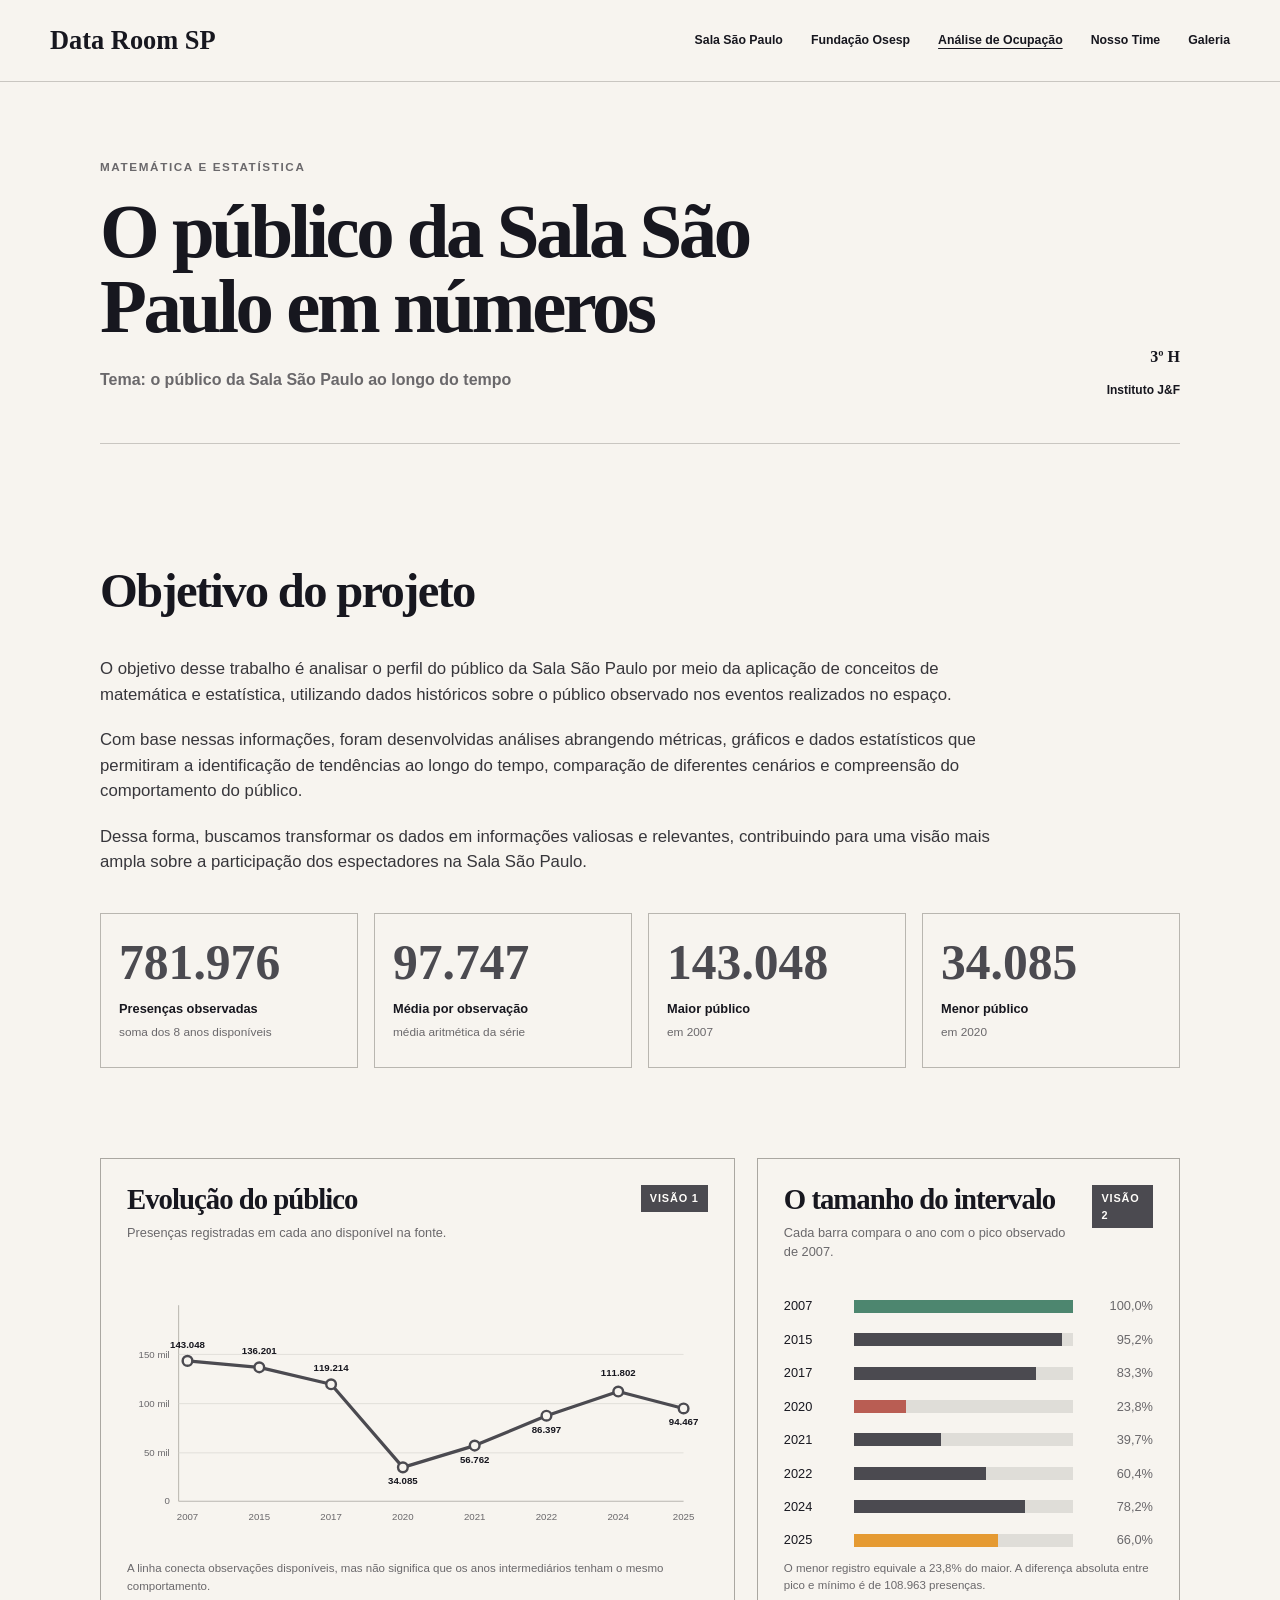
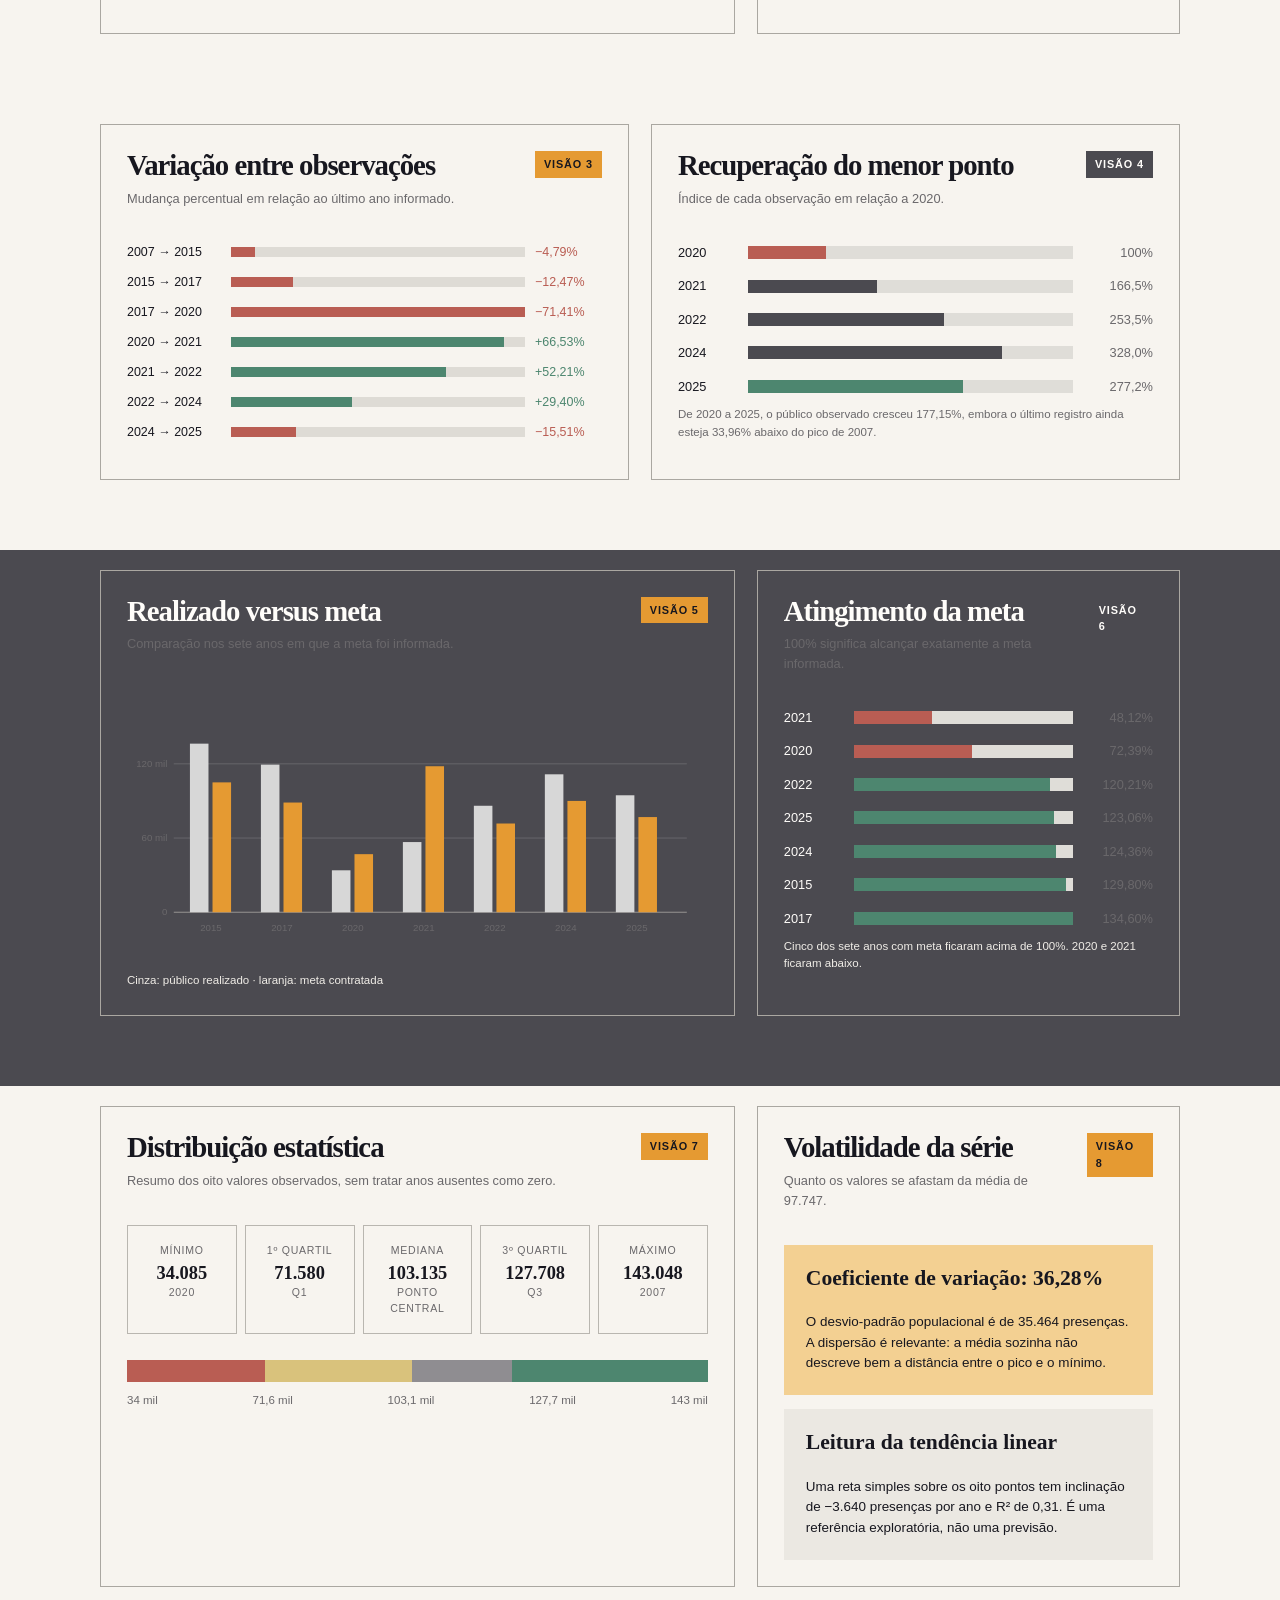
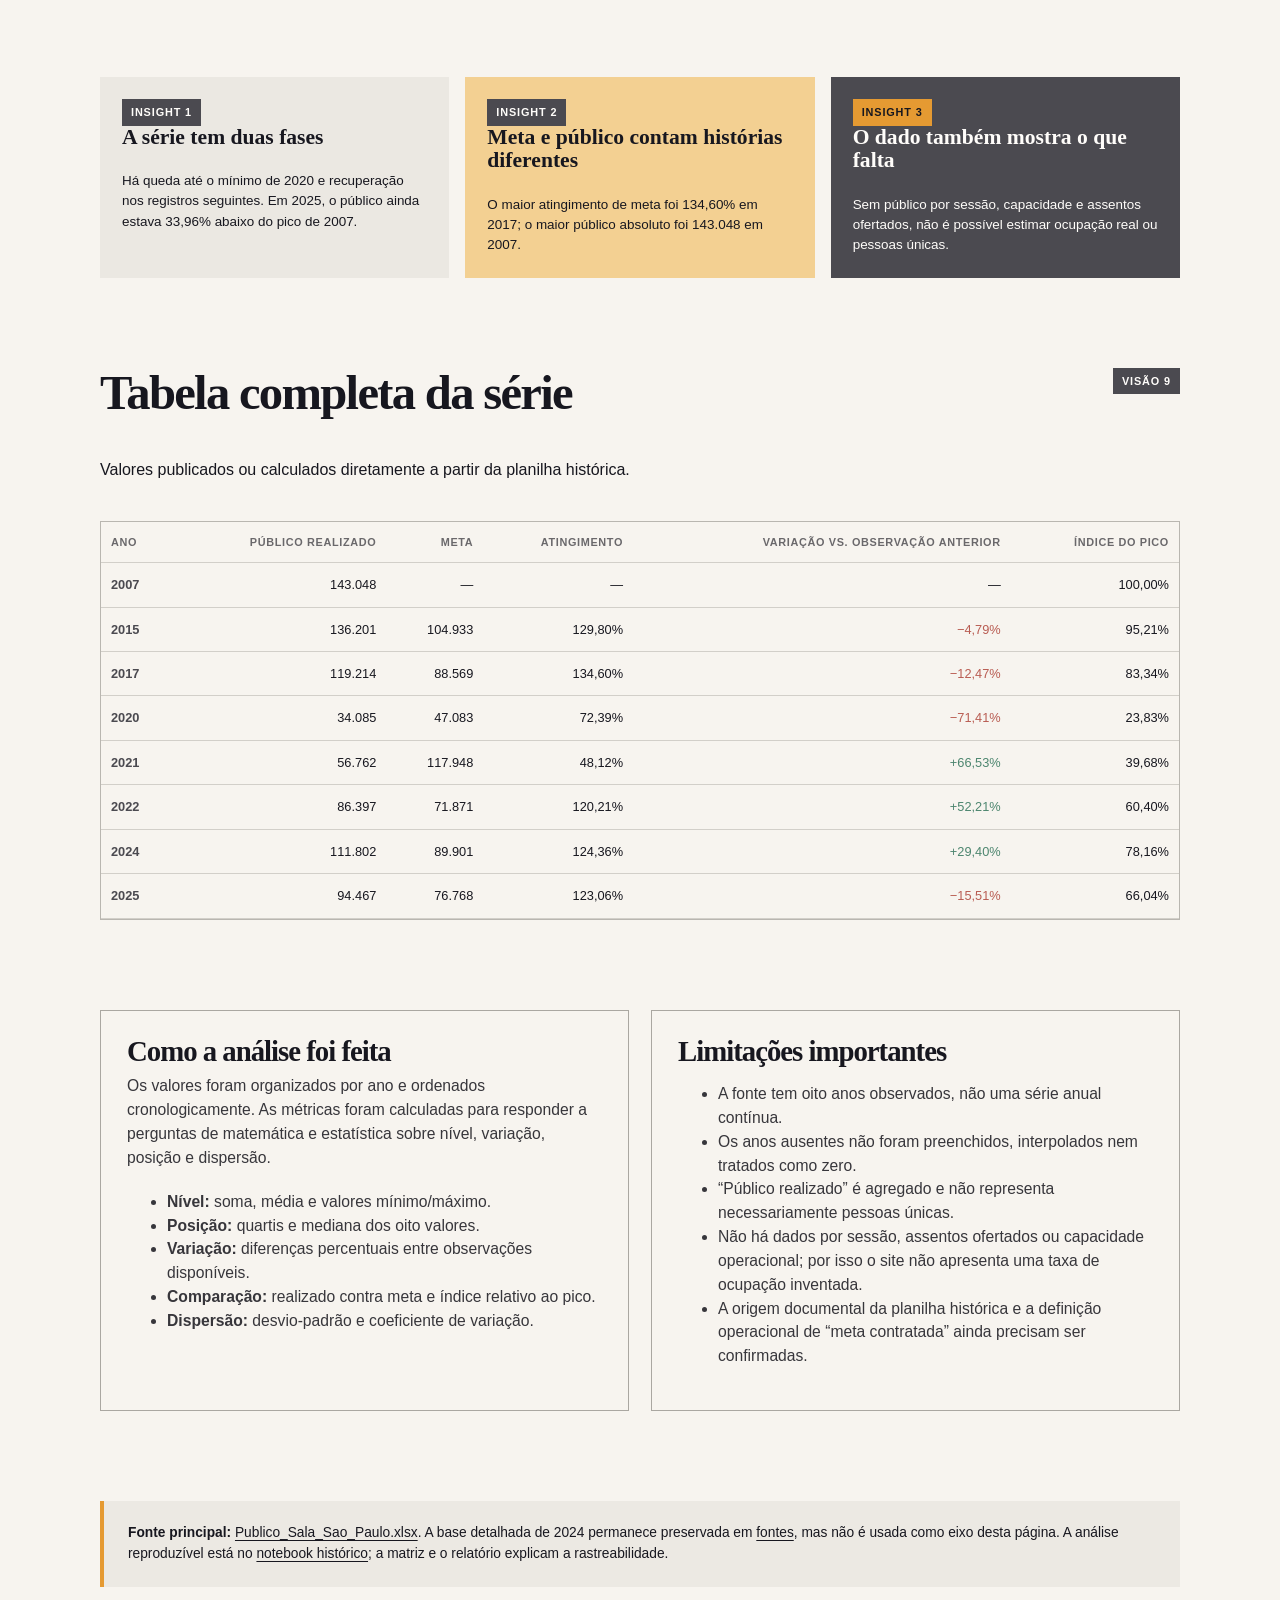
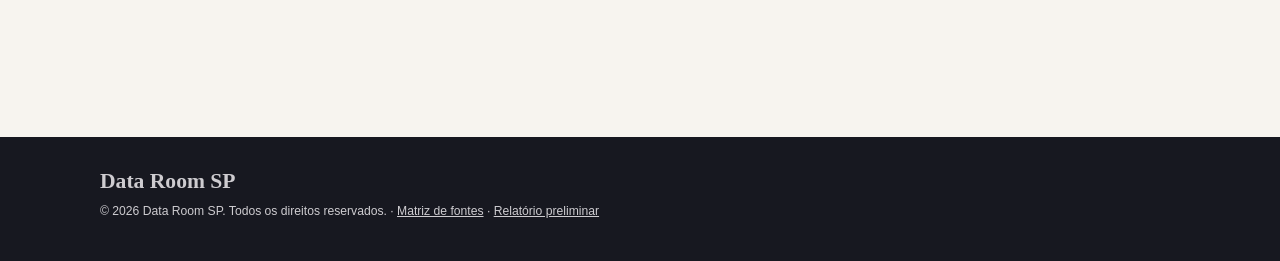
==== index.html @ 05f49b84 "commits iniciais" ====
<!doctype html>
<html lang="pt-BR">
<head>
  <meta charset="utf-8">
  <meta name="viewport" content="width=device-width, initial-scale=1">
  <meta name="description" content="Análise matemática e estatística do público observado na Sala São Paulo ao longo dos anos disponíveis na fonte histórica.">
  <title>Análise de Ocupação — Data Room SP</title>
  <link rel="stylesheet" href="styles.css">
  <link rel="icon" href="data:,">
</head>
<body>
  <header class="site-header"><div class="header-inner"><a class="brand" href="sala-sao-paulo.html">Data Room SP</a><nav class="site-nav" aria-label="Navegação principal"><a href="sala-sao-paulo.html">Sala São Paulo</a><a href="fundacao-osesp.html">Fundação Osesp</a><a href="index.html" aria-current="page">Análise de Ocupação</a><a href="nosso-time.html">Nosso Time</a><a href="galeria.html">Galeria</a></nav></div></header>
  <main class="page-main">
    <section class="page-hero analysis-hero container"><div class="hero-grid"><div><p class="eyebrow">Matemática e estatística</p><h1>O público da Sala São Paulo em números</h1><p class="hero-subtitle">Tema: o público da Sala São Paulo ao longo do tempo</p></div><div class="hero-aside"><strong>3º H</strong>Instituto J&amp;F</div></div><hr class="rule"></section>

    <section class="section container"><h2>Objetivo do projeto</h2><div class="body-copy analysis-intro"><p>O objetivo desse trabalho é analisar o perfil do público da Sala São Paulo por meio da aplicação de conceitos de matemática e estatística, utilizando dados históricos sobre o público observado nos eventos realizados no espaço.</p><p>Com base nessas informações, foram desenvolvidas análises abrangendo métricas, gráficos e dados estatísticos que permitiram a identificação de tendências ao longo do tempo, comparação de diferentes cenários e compreensão do comportamento do público.</p><p>Dessa forma, buscamos transformar os dados em informações valiosas e relevantes, contribuindo para uma visão mais ampla sobre a participação dos espectadores na Sala São Paulo.</p></div><div class="kpis" aria-label="Indicadores gerais da série histórica"><article class="kpi"><span class="number">781.976</span><strong>Presenças observadas</strong><small>soma dos 8 anos disponíveis</small></article><article class="kpi"><span class="number">97.747</span><strong>Média por observação</strong><small>média aritmética da série</small></article><article class="kpi"><span class="number">143.048</span><strong>Maior público</strong><small>em 2007</small></article><article class="kpi"><span class="number">34.085</span><strong>Menor público</strong><small>em 2020</small></article></div></section>

    <section class="section container"><div class="analysis-grid"><article class="chart-card"><div class="panel-head"><div><h2>Evolução do público</h2><p class="sub">Presenças registradas em cada ano disponível na fonte.</p></div><span class="tag">Visão 1</span></div><svg viewBox="0 0 720 330" role="img" aria-label="Gráfico de linha do público observado nos anos disponíveis"><line x1="64" y1="35" x2="64" y2="278" stroke="#aaa7a1"/><line x1="64" y1="278" x2="690" y2="278" stroke="#aaa7a1"/><line x1="64" y1="96" x2="690" y2="96" stroke="#dedbd5"/><line x1="64" y1="157" x2="690" y2="157" stroke="#dedbd5"/><line x1="64" y1="218" x2="690" y2="218" stroke="#dedbd5"/><text x="53" y="282" text-anchor="end" class="chart-label">0</text><text x="53" y="222" text-anchor="end" class="chart-label">50 mil</text><text x="53" y="161" text-anchor="end" class="chart-label">100 mil</text><text x="53" y="100" text-anchor="end" class="chart-label">150 mil</text><polyline points="75,104 164,112 253,133 342,236 431,209 520,172 609,142 690,163" fill="none" stroke="#4b4a50" stroke-width="4" stroke-linecap="round" stroke-linejoin="round"/><g fill="#f7f4ef" stroke="#4b4a50" stroke-width="3"><circle cx="75" cy="104" r="6"/><circle cx="164" cy="112" r="6"/><circle cx="253" cy="133" r="6"/><circle cx="342" cy="236" r="6"/><circle cx="431" cy="209" r="6"/><circle cx="520" cy="172" r="6"/><circle cx="609" cy="142" r="6"/><circle cx="690" cy="163" r="6"/></g><g class="chart-label" text-anchor="middle"><text x="75" y="301">2007</text><text x="164" y="301">2015</text><text x="253" y="301">2017</text><text x="342" y="301">2020</text><text x="431" y="301">2021</text><text x="520" y="301">2022</text><text x="609" y="301">2024</text><text x="690" y="301">2025</text></g><g class="chart-value" text-anchor="middle"><text x="75" y="88">143.048</text><text x="164" y="96">136.201</text><text x="253" y="117">119.214</text><text x="342" y="257">34.085</text><text x="431" y="230">56.762</text><text x="520" y="193">86.397</text><text x="609" y="123">111.802</text><text x="690" y="184">94.467</text></g></svg><p class="caption">A linha conecta observações disponíveis, mas não significa que os anos intermediários tenham o mesmo comportamento.</p></article><article class="chart-card"><div class="panel-head"><div><h2>O tamanho do intervalo</h2><p class="sub">Cada barra compara o ano com o pico observado de 2007.</p></div><span class="tag">Visão 2</span></div><div class="bar-list"><div class="bar-row"><span>2007</span><div class="bar-track"><div class="bar-fill green" style="width:100%"></div></div><span class="bar-value">100,0%</span></div><div class="bar-row"><span>2015</span><div class="bar-track"><div class="bar-fill" style="width:95.2%"></div></div><span class="bar-value">95,2%</span></div><div class="bar-row"><span>2017</span><div class="bar-track"><div class="bar-fill" style="width:83.3%"></div></div><span class="bar-value">83,3%</span></div><div class="bar-row"><span>2020</span><div class="bar-track"><div class="bar-fill red" style="width:23.8%"></div></div><span class="bar-value">23,8%</span></div><div class="bar-row"><span>2021</span><div class="bar-track"><div class="bar-fill" style="width:39.7%"></div></div><span class="bar-value">39,7%</span></div><div class="bar-row"><span>2022</span><div class="bar-track"><div class="bar-fill" style="width:60.4%"></div></div><span class="bar-value">60,4%</span></div><div class="bar-row"><span>2024</span><div class="bar-track"><div class="bar-fill" style="width:78.2%"></div></div><span class="bar-value">78,2%</span></div><div class="bar-row"><span>2025</span><div class="bar-track"><div class="bar-fill orange" style="width:66%"></div></div><span class="bar-value">66,0%</span></div></div><p class="caption">O menor registro equivale a 23,8% do maior. A diferença absoluta entre pico e mínimo é de 108.963 presenças.</p></article></div></section>

    <section class="section container"><div class="analysis-grid equal"><article class="chart-card"><div class="panel-head"><div><h2>Variação entre observações</h2><p class="sub">Mudança percentual em relação ao último ano informado.</p></div><span class="tag orange">Visão 3</span></div><div class="change-list"><div class="change"><span>2007 → 2015</span><div class="change-track"><div class="change-bar negative" style="width:8%"></div></div><span class="negative-text">−4,79%</span></div><div class="change"><span>2015 → 2017</span><div class="change-track"><div class="change-bar negative" style="width:21%"></div></div><span class="negative-text">−12,47%</span></div><div class="change"><span>2017 → 2020</span><div class="change-track"><div class="change-bar negative" style="width:100%"></div></div><span class="negative-text">−71,41%</span></div><div class="change"><span>2020 → 2021</span><div class="change-track"><div class="change-bar positive" style="width:93%"></div></div><span class="positive-text">+66,53%</span></div><div class="change"><span>2021 → 2022</span><div class="change-track"><div class="change-bar positive" style="width:73%"></div></div><span class="positive-text">+52,21%</span></div><div class="change"><span>2022 → 2024</span><div class="change-track"><div class="change-bar positive" style="width:41%"></div></div><span class="positive-text">+29,40%</span></div><div class="change"><span>2024 → 2025</span><div class="change-track"><div class="change-bar negative" style="width:22%"></div></div><span class="negative-text">−15,51%</span></div></div></article><article class="chart-card"><div class="panel-head"><div><h2>Recuperação do menor ponto</h2><p class="sub">Índice de cada observação em relação a 2020.</p></div><span class="tag">Visão 4</span></div><div class="bar-list"><div class="bar-row"><span>2020</span><div class="bar-track"><div class="bar-fill red" style="width:23.9%"></div></div><span class="bar-value">100%</span></div><div class="bar-row"><span>2021</span><div class="bar-track"><div class="bar-fill" style="width:39.7%"></div></div><span class="bar-value">166,5%</span></div><div class="bar-row"><span>2022</span><div class="bar-track"><div class="bar-fill" style="width:60.4%"></div></div><span class="bar-value">253,5%</span></div><div class="bar-row"><span>2024</span><div class="bar-track"><div class="bar-fill" style="width:78.2%"></div></div><span class="bar-value">328,0%</span></div><div class="bar-row"><span>2025</span><div class="bar-track"><div class="bar-fill green" style="width:66%"></div></div><span class="bar-value">277,2%</span></div></div><p class="caption">De 2020 a 2025, o público observado cresceu 177,15%, embora o último registro ainda esteja 33,96% abaixo do pico de 2007.</p></article></div></section>

    <section class="section dark-band"><div class="container"><div class="analysis-grid"><article class="chart-card"><div class="panel-head"><div><h2>Realizado versus meta</h2><p class="sub">Comparação nos sete anos em que a meta foi informada.</p></div><span class="tag orange">Visão 5</span></div><svg viewBox="0 0 720 330" role="img" aria-label="Barras comparando público realizado e meta contratada"><line x1="58" y1="278" x2="694" y2="278" stroke="#aaa7a1"/><line x1="58" y1="186" x2="694" y2="186" stroke="#6d6b70"/><line x1="58" y1="94" x2="694" y2="94" stroke="#6d6b70"/><text x="50" y="282" text-anchor="end" class="chart-label">0</text><text x="50" y="190" text-anchor="end" class="chart-label">60 mil</text><text x="50" y="98" text-anchor="end" class="chart-label">120 mil</text><g fill="#d7d7d7"><rect x="78" y="69" width="23" height="209"/><rect x="166" y="95" width="23" height="183"/><rect x="254" y="226" width="23" height="52"/><rect x="342" y="191" width="23" height="87"/><rect x="430" y="146" width="23" height="132"/><rect x="518" y="107" width="23" height="171"/><rect x="606" y="133" width="23" height="145"/></g><g fill="#e59a32"><rect x="106" y="117" width="23" height="161"/><rect x="194" y="142" width="23" height="136"/><rect x="282" y="206" width="23" height="72"/><rect x="370" y="97" width="23" height="181"/><rect x="458" y="168" width="23" height="110"/><rect x="546" y="140" width="23" height="138"/><rect x="634" y="160" width="23" height="118"/></g><g text-anchor="middle" class="chart-label"><text x="104" y="301">2015</text><text x="192" y="301">2017</text><text x="280" y="301">2020</text><text x="368" y="301">2021</text><text x="456" y="301">2022</text><text x="544" y="301">2024</text><text x="632" y="301">2025</text></g></svg><div class="caption" style="color:#f0ede7">Cinza: público realizado · laranja: meta contratada</div></article><article class="chart-card"><div class="panel-head"><div><h2>Atingimento da meta</h2><p class="sub">100% significa alcançar exatamente a meta informada.</p></div><span class="tag">Visão 6</span></div><div class="bar-list"><div class="bar-row"><span>2021</span><div class="bar-track"><div class="bar-fill red" style="width:35.8%"></div></div><span class="bar-value">48,12%</span></div><div class="bar-row"><span>2020</span><div class="bar-track"><div class="bar-fill red" style="width:53.9%"></div></div><span class="bar-value">72,39%</span></div><div class="bar-row"><span>2022</span><div class="bar-track"><div class="bar-fill green" style="width:89.4%"></div></div><span class="bar-value">120,21%</span></div><div class="bar-row"><span>2025</span><div class="bar-track"><div class="bar-fill green" style="width:91.5%"></div></div><span class="bar-value">123,06%</span></div><div class="bar-row"><span>2024</span><div class="bar-track"><div class="bar-fill green" style="width:92.4%"></div></div><span class="bar-value">124,36%</span></div><div class="bar-row"><span>2015</span><div class="bar-track"><div class="bar-fill green" style="width:96.6%"></div></div><span class="bar-value">129,80%</span></div><div class="bar-row"><span>2017</span><div class="bar-track"><div class="bar-fill green" style="width:100%"></div></div><span class="bar-value">134,60%</span></div></div><p class="caption" style="color:#f0ede7">Cinco dos sete anos com meta ficaram acima de 100%. 2020 e 2021 ficaram abaixo.</p></article></div></div></section>

    <section class="section container"><div class="analysis-grid"><article class="chart-card"><div class="panel-head"><div><h2>Distribuição estatística</h2><p class="sub">Resumo dos oito valores observados, sem tratar anos ausentes como zero.</p></div><span class="tag orange">Visão 7</span></div><div class="stats"><div class="stat-card"><small>Mínimo</small><strong>34.085</strong><small>2020</small></div><div class="stat-card"><small>1º quartil</small><strong>71.580</strong><small>Q1</small></div><div class="stat-card"><small>Mediana</small><strong>103.135</strong><small>ponto central</small></div><div class="stat-card"><small>3º quartil</small><strong>127.708</strong><small>Q3</small></div><div class="stat-card"><small>Máximo</small><strong>143.048</strong><small>2007</small></div></div><div style="margin-top:26px"><div class="bar-track" style="height:22px;position:relative"><span style="position:absolute;left:0;width:23.8%;height:100%;background:var(--red)"></span><span style="position:absolute;left:23.8%;width:25.2%;height:100%;background:#d9c27c"></span><span style="position:absolute;left:49%;width:17.3%;height:100%;background:#8f8d91"></span><span style="position:absolute;left:66.3%;width:33.7%;height:100%;background:var(--green)"></span></div><div class="caption" style="display:flex;justify-content:space-between"><span>34 mil</span><span>71,6 mil</span><span>103,1 mil</span><span>127,7 mil</span><span>143 mil</span></div></div></article><article class="chart-card"><div class="panel-head"><div><h2>Volatilidade da série</h2><p class="sub">Quanto os valores se afastam da média de 97.747.</p></div><span class="tag orange">Visão 8</span></div><div class="callout orange"><h3>Coeficiente de variação: 36,28%</h3><p>O desvio-padrão populacional é de 35.464 presenças. A dispersão é relevante: a média sozinha não descreve bem a distância entre o pico e o mínimo.</p></div><div class="callout" style="margin-top:14px"><h3>Leitura da tendência linear</h3><p>Uma reta simples sobre os oito pontos tem inclinação de −3.640 presenças por ano e R² de 0,31. É uma referência exploratória, não uma previsão.</p></div></article></div></section>

    <section class="section container"><div class="callouts"><article class="callout"><span class="tag">Insight 1</span><h3>A série tem duas fases</h3><p>Há queda até o mínimo de 2020 e recuperação nos registros seguintes. Em 2025, o público ainda estava 33,96% abaixo do pico de 2007.</p></article><article class="callout orange"><span class="tag">Insight 2</span><h3>Meta e público contam histórias diferentes</h3><p>O maior atingimento de meta foi 134,60% em 2017; o maior público absoluto foi 143.048 em 2007.</p></article><article class="callout dark"><span class="tag orange">Insight 3</span><h3>O dado também mostra o que falta</h3><p>Sem público por sessão, capacidade e assentos ofertados, não é possível estimar ocupação real ou pessoas únicas.</p></article></div></section>

    <section class="section container"><div class="panel-head"><div><h2>Tabela completa da série</h2><p class="sub">Valores publicados ou calculados diretamente a partir da planilha histórica.</p></div><span class="tag">Visão 9</span></div><div class="data-table"><table><thead><tr><th>Ano</th><th>Público realizado</th><th>Meta</th><th>Atingimento</th><th>Variação vs. observação anterior</th><th>Índice do pico</th></tr></thead><tbody><tr><td class="year-cell">2007</td><td>143.048</td><td>—</td><td>—</td><td>—</td><td>100,00%</td></tr><tr><td class="year-cell">2015</td><td>136.201</td><td>104.933</td><td>129,80%</td><td class="negative-text">−4,79%</td><td>95,21%</td></tr><tr><td class="year-cell">2017</td><td>119.214</td><td>88.569</td><td>134,60%</td><td class="negative-text">−12,47%</td><td>83,34%</td></tr><tr><td class="year-cell">2020</td><td>34.085</td><td>47.083</td><td>72,39%</td><td class="negative-text">−71,41%</td><td>23,83%</td></tr><tr><td class="year-cell">2021</td><td>56.762</td><td>117.948</td><td>48,12%</td><td class="positive-text">+66,53%</td><td>39,68%</td></tr><tr><td class="year-cell">2022</td><td>86.397</td><td>71.871</td><td>120,21%</td><td class="positive-text">+52,21%</td><td>60,40%</td></tr><tr><td class="year-cell">2024</td><td>111.802</td><td>89.901</td><td>124,36%</td><td class="positive-text">+29,40%</td><td>78,16%</td></tr><tr><td class="year-cell">2025</td><td>94.467</td><td>76.768</td><td>123,06%</td><td class="negative-text">−15,51%</td><td>66,04%</td></tr></tbody></table></div></section>

    <section class="section container"><div class="analysis-grid equal"><article class="chart-card"><h2>Como a análise foi feita</h2><div class="body-copy"><p>Os valores foram organizados por ano e ordenados cronologicamente. As métricas foram calculadas para responder a perguntas de matemática e estatística sobre nível, variação, posição e dispersão.</p><ul><li><strong>Nível:</strong> soma, média e valores mínimo/máximo.</li><li><strong>Posição:</strong> quartis e mediana dos oito valores.</li><li><strong>Variação:</strong> diferenças percentuais entre observações disponíveis.</li><li><strong>Comparação:</strong> realizado contra meta e índice relativo ao pico.</li><li><strong>Dispersão:</strong> desvio-padrão e coeficiente de variação.</li></ul></div></article><article class="chart-card"><h2>Limitações importantes</h2><div class="body-copy"><ul><li>A fonte tem oito anos observados, não uma série anual contínua.</li><li>Os anos ausentes não foram preenchidos, interpolados nem tratados como zero.</li><li>“Público realizado” é agregado e não representa necessariamente pessoas únicas.</li><li>Não há dados por sessão, assentos ofertados ou capacidade operacional; por isso o site não apresenta uma taxa de ocupação inventada.</li><li>A origem documental da planilha histórica e a definição operacional de “meta contratada” ainda precisam ser confirmadas.</li></ul></div></article></div></section>
    <section class="section container"><div class="source-box"><strong>Fonte principal:</strong> <a href="../fontes/Publico_Sala_Sao_Paulo.xlsx">Publico_Sala_Sao_Paulo.xlsx</a>. A base detalhada de 2024 permanece preservada em <a href="../fontes/dados_sala_sao_paulo_2024.xlsx">fontes</a>, mas não é usada como eixo desta página. A análise reproduzível está no <a href="../analise_publico_sala_sao_paulo.ipynb">notebook histórico</a>; a matriz e o relatório explicam a rastreabilidade.</div></section>
  </main>
  <footer class="site-footer"><div class="container"><a class="brand" href="sala-sao-paulo.html">Data Room SP</a><p>© 2026 Data Room SP. Todos os direitos reservados. · <a href="../01_matriz_de_fontes_e_validacao.md">Matriz de fontes</a> · <a href="../02_relatorio_preliminar_abnt.md">Relatório preliminar</a></p></div></footer>
</body>
</html>
---- styles.css ----
:root {
  --paper: #f7f4ef;
  --ink: #17171f;
  --charcoal: #4b4a50;
  --night: #171820;
  --orange: #e59a32;
  --line: #c9c6c1;
  --muted: #6a686b;
  --white: #fffdfa;
  --soft: #ebe8e2;
  --green: #4d866f;
  --red: #b95d53;
}

* { box-sizing: border-box; }
html { scroll-behavior: smooth; }
body { margin: 0; color: var(--ink); background: var(--paper); font-family: Arial, Helvetica, sans-serif; line-height: 1.52; }
a { color: inherit; }
img { max-width: 100%; display: block; }
h1, h2, h3, h4, .brand, .number { font-family: Georgia, "Times New Roman", serif; font-weight: 700; }
h1, h2, h3, h4, p { margin-top: 0; }
h1 { font-size: clamp(2.6rem, 6vw, 5.4rem); line-height: .98; letter-spacing: -.045em; }
h2 { font-size: clamp(2rem, 3.8vw, 3.25rem); line-height: 1.03; letter-spacing: -.035em; }
h3 { font-size: clamp(1.35rem, 2.2vw, 2rem); line-height: 1.1; }

.site-header { min-height: 82px; display: flex; align-items: center; border-bottom: 1px solid var(--line); background: var(--paper); }
.header-inner { width: min(1180px, calc(100% - 64px)); margin: 0 auto; display: flex; align-items: center; justify-content: space-between; gap: 32px; }
.brand { font-size: 1.65rem; text-decoration: none; white-space: nowrap; }
.site-nav { display: flex; flex-wrap: wrap; justify-content: flex-end; gap: 12px 28px; font-size: .77rem; font-weight: 700; }
.site-nav a { text-decoration: none; padding: 5px 0; }
.site-nav a:hover, .site-nav a[aria-current="page"] { text-decoration: underline; text-underline-offset: 4px; }

.page-main { overflow: hidden; }
.container { width: min(1080px, calc(100% - 96px)); margin: 0 auto; }
.narrow { max-width: 900px; }
.eyebrow { margin-bottom: 18px; color: var(--muted); font-size: .73rem; letter-spacing: .14em; text-transform: uppercase; font-weight: 700; }
.meta-note { color: var(--muted); font-size: .78rem; letter-spacing: .05em; }
.rule { border: 0; border-top: 1px solid var(--line); margin: 34px 0 52px; }
.section { padding: 70px 0; }
.section + .section { padding-top: 20px; }
.section-title { margin-bottom: 22px; }
.section-title small { display: block; margin-top: 8px; color: var(--muted); font: 700 .72rem/1.3 Arial, Helvetica, sans-serif; letter-spacing: .13em; text-transform: uppercase; }
.body-copy { color: #37363b; font-size: .98rem; }
.body-copy p { margin-bottom: 20px; }
.body-copy p:last-child { margin-bottom: 0; }

.page-hero { padding: 76px 0 0; }
.page-hero .hero-grid { display: grid; grid-template-columns: 1fr auto; gap: 48px; align-items: end; }
.page-hero h1 { max-width: 820px; margin-bottom: 24px; }
.hero-aside { min-width: 130px; padding-bottom: 9px; text-align: right; font-size: .75rem; font-weight: 700; }
.hero-aside strong { display: block; margin-bottom: 12px; font-family: Georgia, serif; font-size: 1rem; }
.hero-subtitle { color: var(--muted); font-weight: 700; }

.dark-band { color: var(--white); background: var(--charcoal); }
.dark-band .body-copy, .dark-band .section-title small { color: #f0ede7; }
.dark-band a { color: var(--white); }
.dark-card .body-copy, .mission-card .body-copy { color: #f0ede7; }
.mission-card { padding: 40px; color: var(--white); background: var(--charcoal); }
.fundacao-hero { position: relative; min-height: 480px; display: grid; place-items: center; overflow: hidden; color: var(--white); background: var(--charcoal); }
.fundacao-hero::after { content: ""; position: absolute; inset: 0; background: linear-gradient(180deg, #17182022 20%, #171820dd 100%); }
.fundacao-hero img { position: absolute; inset: 0; width: 100%; height: 100%; object-fit: cover; }
.fundacao-hero .container { position: relative; z-index: 1; }
.fundacao-hero .eyebrow { color: #f0ede7; }
.fundacao-hero-content { padding: 190px 0 72px; text-align: center; }
.fundacao-photo { min-width: 0; margin: 0; overflow: hidden; background: #d7d7d7; }
.fundacao-photo img { display: block; width: 100%; height: 100%; min-height: 280px; object-fit: cover; }
.fundacao-history { width: min(1380px, calc(100% - 96px)); margin: 0 auto; }
.fundacao-history-heading { margin-bottom: 68px; }
.fundacao-history-heading .eyebrow { margin-bottom: 0; color: var(--orange); font-size: 1rem; }
.fundacao-history-intro { display: grid; grid-template-columns: 1.1fr .8fr; gap: 64px; align-items: start; }
.fundacao-history-copy { color: #55535a; font-weight: 700; }
.fundacao-history-copy p { margin-bottom: 32px; }
.fundacao-history-copy p:last-child { margin-bottom: 0; }
.fundacao-history-lead { max-width: none; margin: 52px 0; color: #55535a; font-weight: 700; }
.fundacao-history-close { display: grid; grid-template-columns: .9fr 1.1fr; gap: 72px; align-items: start; }
.fundacao-history .fundacao-photo img { min-height: 0; height: auto; object-fit: contain; }
.fundacao-history figcaption { padding: 9px 2px; color: var(--muted); background: transparent; font-size: .68rem; letter-spacing: .16em; text-transform: uppercase; }
.fundacao-location .fundacao-photo img { min-height: 340px; }
.orange-band { background: var(--orange); }
.orange-band h2 { margin-bottom: 76px; }
.orange-band .split { align-items: start; }
.orange-band .split h3 { margin-bottom: 34px; font: 700 1.5rem/1.1 Arial, Helvetica, sans-serif; letter-spacing: .04em; text-transform: uppercase; }
.orange-band .split p { max-width: 620px; margin-bottom: 0; font-weight: 700; }
.orange-line { border-top: 4px solid var(--orange); }
.side-block { position: relative; }
.side-block::before, .side-block::after { content: ""; position: absolute; top: 28%; bottom: 0; width: 22px; background: var(--charcoal); }
.side-block::before { left: 0; transform: translateX(-100%); }
.side-block::after { right: 0; transform: translateX(100%); }

.split { display: grid; grid-template-columns: 1fr 1fr; gap: 54px; align-items: center; }
.split-wide { display: grid; grid-template-columns: 1.2fr .8fr; gap: 68px; align-items: center; }
.split.reverse > :first-child { order: 2; }
.story-photo { min-width: 0; margin: 0; overflow: hidden; background: #d7d7d7; }
.story-photo img { width: 100%; height: 360px; object-fit: contain; background: #d7d7d7; }
.story-photo figcaption, .gallery-item figcaption { padding: 9px 11px; color: var(--muted); background: var(--paper); font-size: .68rem; overflow-wrap: anywhere; }
.photo-placeholder, .image-placeholder { min-height: 280px; background: linear-gradient(135deg, #d8d5cf, #b8b6b4 47%, #77757a 48%, #4b4a50); }
.photo-placeholder.tall { min-height: 430px; }
.photo-placeholder.warm { background: linear-gradient(145deg, #d8a354, #8e5c2d 45%, #3e3430); }
.photo-placeholder.light { background: #d7d7d7; }
.caption { margin-top: 10px; color: var(--muted); font-size: .72rem; }

.cards { display: grid; grid-template-columns: repeat(3, 1fr); gap: 22px; }
.card { border: 1px solid #aaa7a1; padding: 22px; background: transparent; }
.card h3 { margin-bottom: 10px; font-size: 1.25rem; }
.card p { margin: 0; color: #55535a; font-size: .83rem; }
.values .card { min-height: 150px; text-align: center; }
.values .card h3 { font-size: 1.12rem; }
.team-section-heading { display: flex; flex-direction: column; align-items: center; gap: 22px; text-align: center; }
.team-section-heading h2 { margin-bottom: 0; }
.team-logo { width: 300px; height: 300px; object-fit: contain; mix-blend-mode: multiply; }
.team-grid { display: grid; grid-template-columns: repeat(5, minmax(0, 1fr)); gap: 18px; }
.team-card { border: 1px solid #9f9c97; padding: 16px 12px 14px; }
.team-card .team-photo { width: 100%; aspect-ratio: 1 / 1; height: auto; margin-bottom: 14px; object-fit: cover; }
.team-card h3 { margin: 0; text-align: center; font: 700 .96rem/1.2 Arial, Helvetica, sans-serif; letter-spacing: .06em; text-transform: uppercase; }
.reference-box { padding: 38px; color: var(--white); background: var(--charcoal); }
.reference-box h2 { margin-bottom: 28px; font-size: 2.1rem; }
.reference-grid { display: grid; grid-template-columns: 1fr 1fr; gap: 46px; }
.reference-grid h3 { color: var(--orange); font: 700 .72rem/1.2 Arial, Helvetica, sans-serif; letter-spacing: .14em; text-transform: uppercase; }
.reference-grid p { font-size: .83rem; }

.gallery-intro { display: grid; grid-template-columns: 1fr .25fr; gap: 40px; align-items: end; }
.gallery-intro h1 { margin-bottom: 0; }
.gallery-feature { display: grid; grid-template-columns: 1fr 1.4fr; align-items: center; margin: 60px auto 110px; max-width: 900px; }
.gallery-feature-image { min-width: 0; margin: 0; overflow: hidden; background: #d7d7d7; }
.gallery-feature-image img { width: 100%; height: 430px; object-fit: cover; }
.gallery-feature .dark-card { min-height: 300px; margin-left: -1px; padding: 42px; color: var(--white); background: var(--charcoal); }
.dark-card h2 { font-size: 1.65rem; }
.dark-card p { font-size: .8rem; }
.gallery-grid { display: grid; grid-template-columns: repeat(4, 1fr); gap: 18px; }
.gallery-item { min-width: 0; margin: 0; overflow: hidden; border: 1px solid #c2bfb9; background: #d7d7d7; }
.gallery-item img { width: 100%; aspect-ratio: 4 / 3; object-fit: cover; }

/* Página de análise */
.analysis-hero { padding-bottom: 0; }
.analysis-hero h1 { max-width: 760px; }
.analysis-intro { max-width: 900px; font-size: 1.05rem; }
.kpis { display: grid; grid-template-columns: repeat(4, 1fr); gap: 16px; margin-top: 38px; }
.kpi { padding: 24px 18px; border: 1px solid #b9b6b0; background: transparent; }
.kpi .number { display: block; margin-bottom: 12px; color: var(--charcoal); font-size: clamp(2rem, 4vw, 3.1rem); line-height: 1; }
.kpi strong { display: block; font-size: .8rem; }
.kpi small { color: var(--muted); font-size: .74rem; }
.analysis-grid { display: grid; grid-template-columns: 1.2fr .8fr; gap: 22px; }
.analysis-grid.equal { grid-template-columns: 1fr 1fr; }
.chart-card { border: 1px solid #aaa7a1; padding: 26px; background: transparent; }
.chart-card h2 { margin-bottom: 8px; font-size: 1.8rem; }
.chart-card .sub { color: var(--muted); font-size: .8rem; }
.tag { display: inline-block; padding: 5px 9px; color: var(--white); background: var(--charcoal); font-size: .68rem; font-weight: 700; letter-spacing: .08em; text-transform: uppercase; }
.tag.orange { color: var(--ink); background: var(--orange); }
.panel-head { display: flex; justify-content: space-between; gap: 18px; align-items: start; margin-bottom: 22px; }
.chart-label { fill: var(--muted); font: 12px Arial, sans-serif; }
.chart-value { fill: var(--ink); font: 700 12px Arial, sans-serif; }
.analysis-grid svg { width: 100%; height: auto; }
.bar-list { display: grid; gap: 14px; }
.bar-row { display: grid; grid-template-columns: 60px 1fr 70px; align-items: center; gap: 10px; font-size: .8rem; }
.bar-track { height: 13px; overflow: hidden; background: #dfddd8; }
.bar-fill { height: 100%; background: var(--charcoal); }
.bar-fill.orange { background: var(--orange); }
.bar-fill.green { background: var(--green); }
.bar-fill.red { background: var(--red); }
.bar-value { color: var(--muted); text-align: right; font-variant-numeric: tabular-nums; }
.change-list { display: grid; gap: 11px; }
.change { display: grid; grid-template-columns: 94px 1fr 67px; gap: 10px; align-items: center; font-size: .78rem; }
.change-track { height: 10px; background: #dedbd5; }
.change-bar { height: 100%; background: var(--charcoal); }
.change-bar.positive { background: var(--green); }
.change-bar.negative { background: var(--red); }
.positive-text { color: var(--green); }
.negative-text { color: var(--red); }
.stats { display: grid; grid-template-columns: repeat(5, 1fr); gap: 8px; }
.stat-card { padding: 16px 10px; text-align: center; border: 1px solid #b9b6b0; }
.stat-card small { display: block; color: var(--muted); font-size: .66rem; letter-spacing: .07em; text-transform: uppercase; }
.stat-card strong { display: block; margin-top: 5px; font: 700 1.15rem Georgia, serif; }
.callouts { display: grid; grid-template-columns: repeat(3, 1fr); gap: 16px; }
.callout { padding: 22px; background: var(--soft); }
.callout.orange { background: #f3d092; }
.callout.dark { color: var(--white); background: var(--charcoal); }
.callout h3 { font-size: 1.35rem; }
.callout p { margin-bottom: 0; font-size: .84rem; }
.data-table { overflow-x: auto; border: 1px solid #b9b6b0; }
table { width: 100%; min-width: 720px; border-collapse: collapse; font-size: .8rem; }
th, td { padding: 12px 10px; border-bottom: 1px solid #d2cfc9; text-align: right; font-variant-numeric: tabular-nums; }
th:first-child, td:first-child { text-align: left; }
th { color: var(--muted); font-size: .68rem; letter-spacing: .06em; text-transform: uppercase; }
.year-cell { color: var(--charcoal); font-weight: 700; }
.source-box { border-left: 4px solid var(--orange); padding: 22px 24px; background: #ece9e3; font-size: .86rem; }
.source-box a { text-decoration: underline; text-underline-offset: 3px; }

.site-footer { margin-top: 80px; padding: 28px 0 40px; color: var(--white); background: var(--night); }
.site-footer .brand { display: block; margin-bottom: 5px; font-size: 1.35rem; }
.site-footer p { margin: 0; color: #ceccd0; font-size: .76rem; }
.site-footer a { color: #ceccd0; }

@media (max-width: 850px) {
  .header-inner, .container { width: min(100% - 40px, 1080px); }
  .site-header { padding: 18px 0; }
  .header-inner { align-items: flex-start; flex-direction: column; gap: 14px; }
  .site-nav { justify-content: flex-start; gap: 8px 17px; }
  .page-hero .hero-grid, .gallery-intro, .split, .split-wide, .analysis-grid, .analysis-grid.equal, .fundacao-history-intro, .fundacao-history-close { grid-template-columns: 1fr; }
  .hero-aside { padding-bottom: 0; text-align: left; }
  .cards, .team-grid, .callouts { grid-template-columns: repeat(2, 1fr); }
  .team-grid .team-card:nth-child(4) { grid-column: auto; margin-left: 0; }
  .team-grid .team-card:nth-child(5) { grid-column: auto; }
  .kpis { grid-template-columns: repeat(2, 1fr); }
  .gallery-feature { grid-template-columns: 1fr; }
  .gallery-feature .dark-card { margin: -1px 0 0; }
  .gallery-grid { grid-template-columns: repeat(3, 1fr); }
}
@media (max-width: 560px) {
  h1 { font-size: 2.8rem; }
  .section, .page-hero { padding-top: 48px; }
  .fundacao-hero-content { padding: 140px 0 56px; }
  .fundacao-history { width: min(100% - 28px, 1080px); }
  .fundacao-history-heading { margin-bottom: 42px; }
  .fundacao-history-lead { margin: 36px 0; }
  .team-logo { width: 210px; height: 210px; }
  .container { width: min(100% - 28px, 1080px); }
  .cards, .team-grid, .kpis, .callouts, .stats, .reference-grid { grid-template-columns: 1fr; }
  .stats .stat-card:last-child { grid-column: auto; }
  .team-grid .team-card:nth-child(4), .team-grid .team-card:nth-child(5) { grid-column: auto; }
  .gallery-grid { grid-template-columns: repeat(2, 1fr); }
  .change { grid-template-columns: 80px 1fr 62px; }
  .bar-row { grid-template-columns: 50px 1fr 64px; }
  .side-block::before, .side-block::after { display: none; }
}
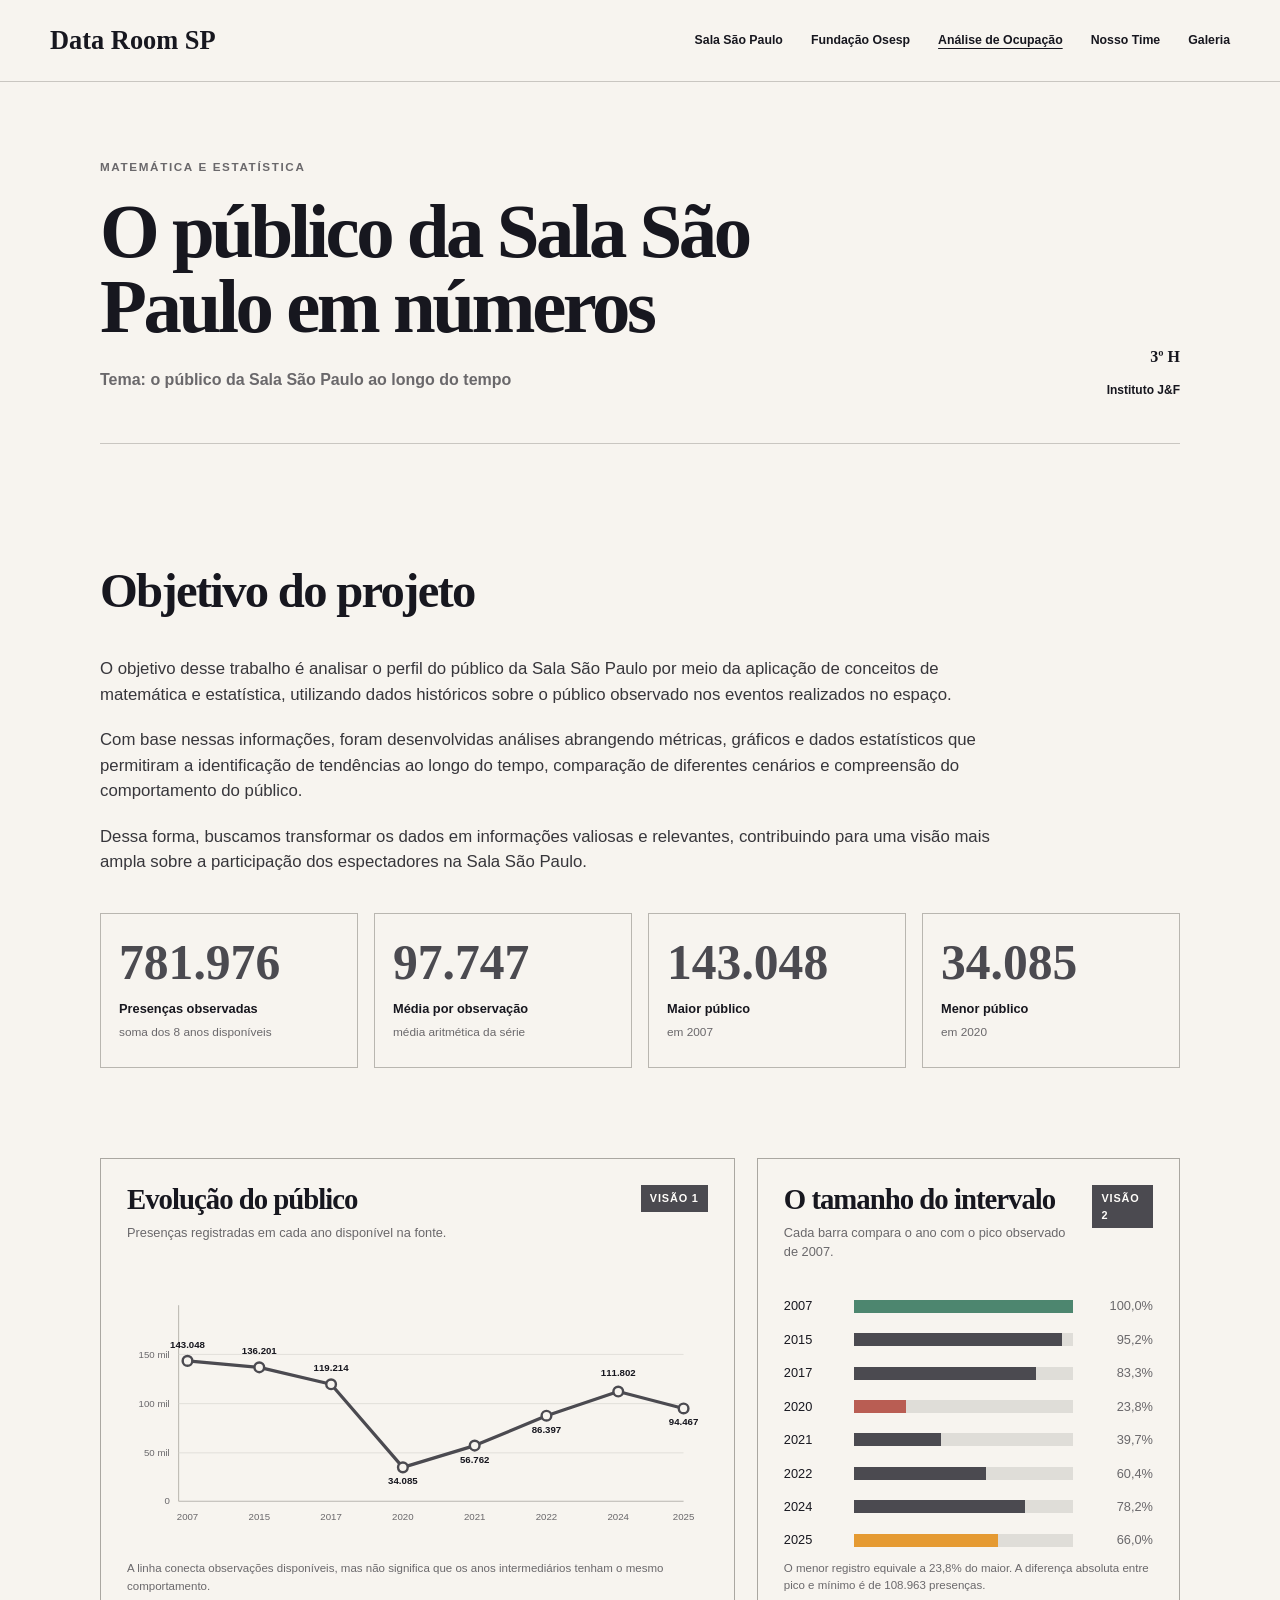
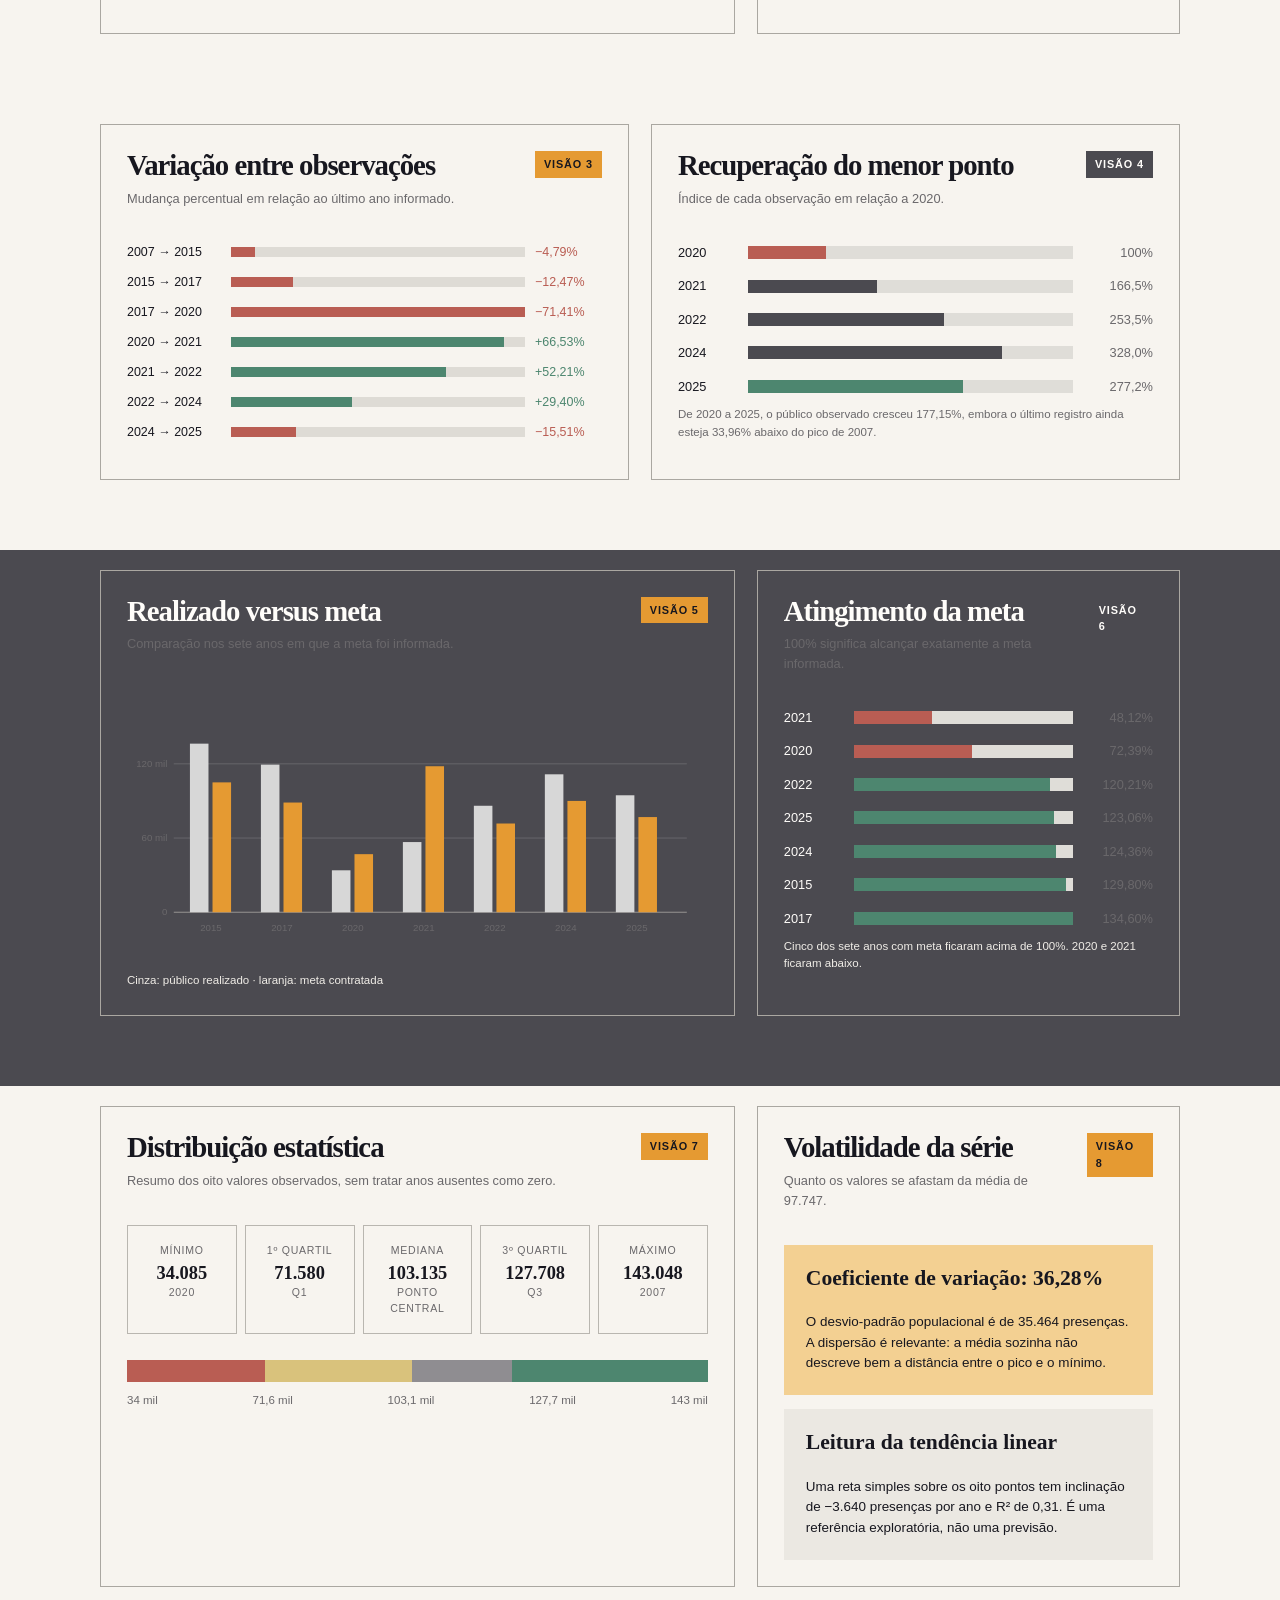
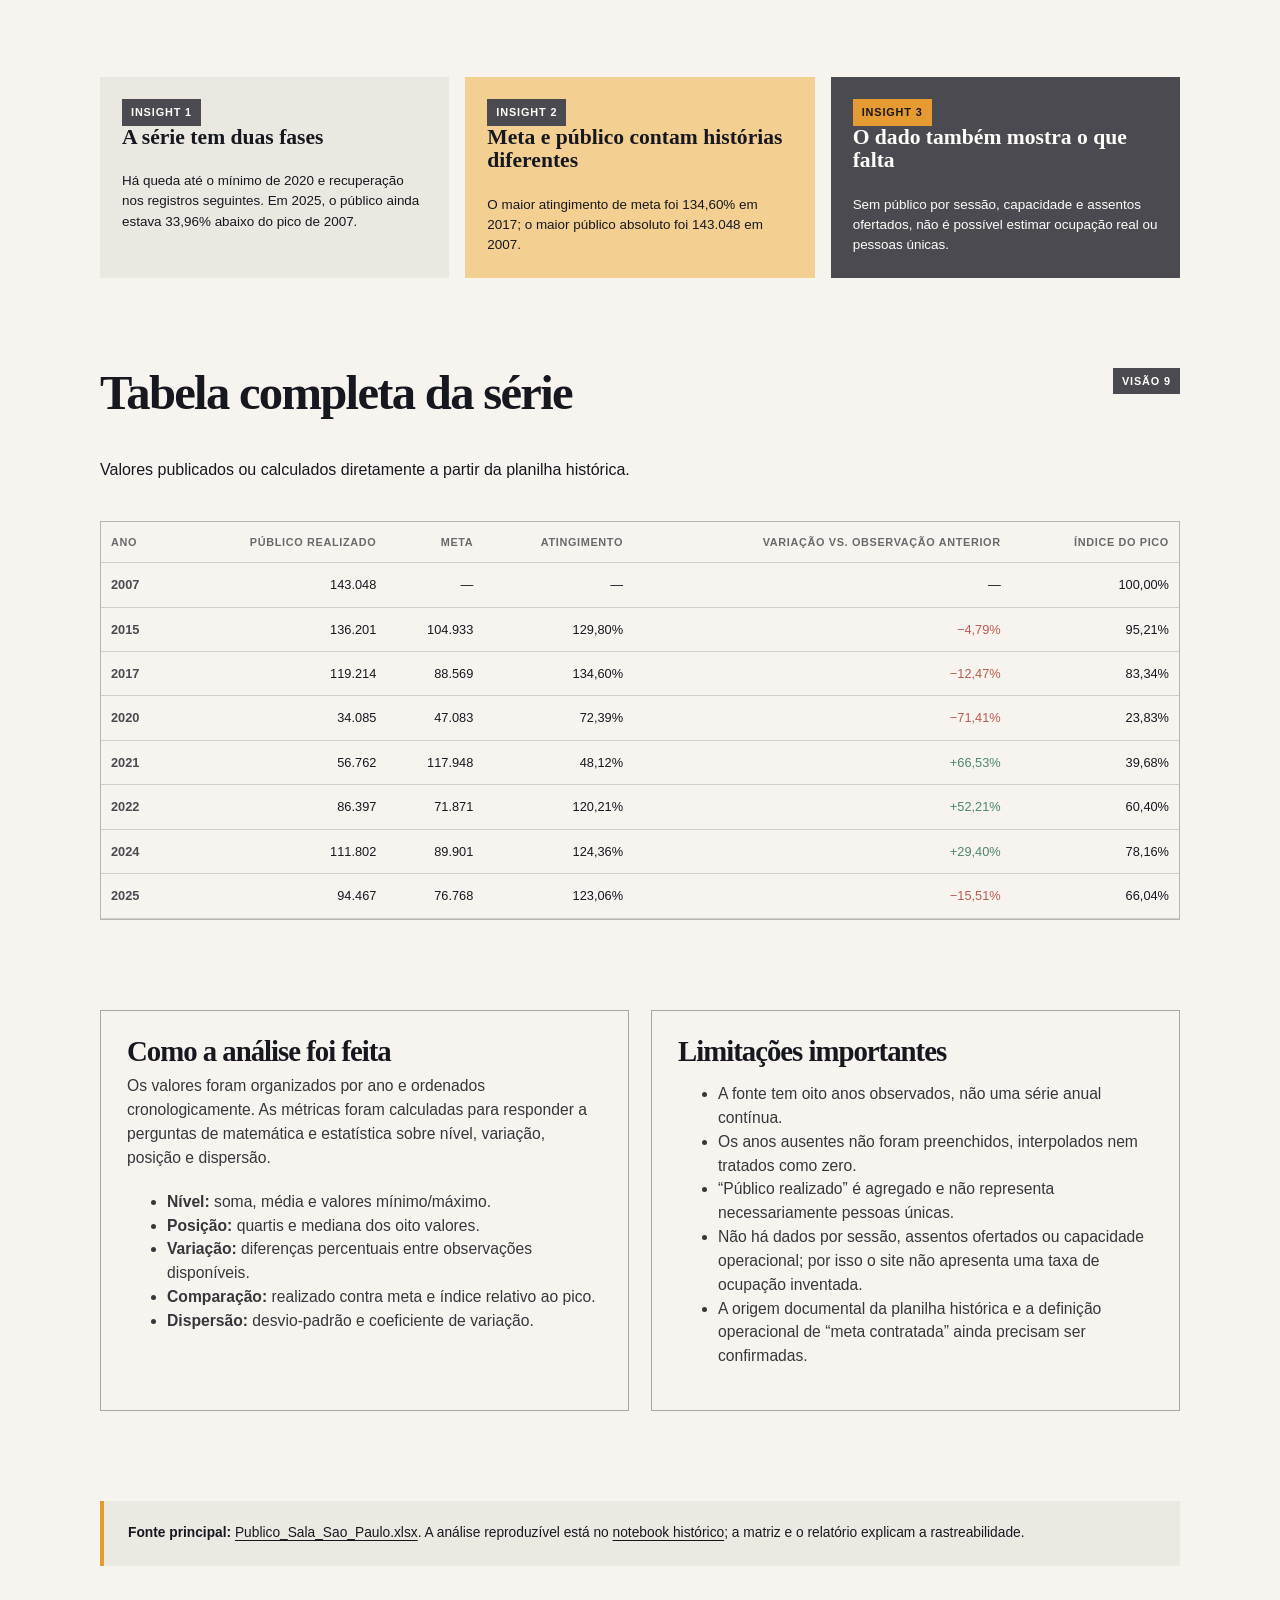
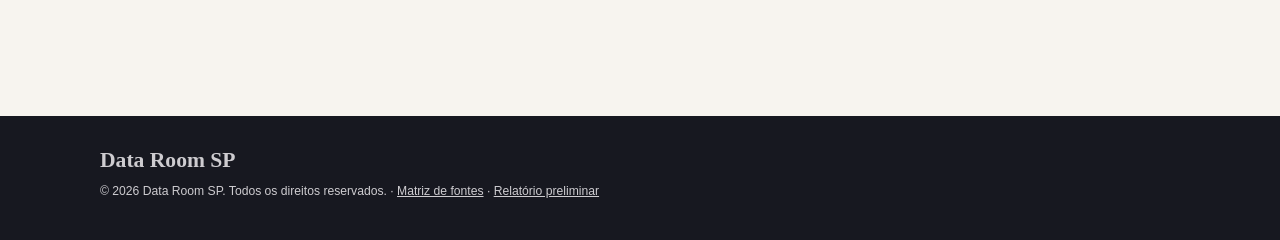
==== commit 2548a636: "arrumando links da analise" ====
--- a/index.html
+++ b/index.html
@@ -28,7 +28,7 @@
     <section class="section container"><div class="panel-head"><div><h2>Tabela completa da série</h2><p class="sub">Valores publicados ou calculados diretamente a partir da planilha histórica.</p></div><span class="tag">Visão 9</span></div><div class="data-table"><table><thead><tr><th>Ano</th><th>Público realizado</th><th>Meta</th><th>Atingimento</th><th>Variação vs. observação anterior</th><th>Índice do pico</th></tr></thead><tbody><tr><td class="year-cell">2007</td><td>143.048</td><td>—</td><td>—</td><td>—</td><td>100,00%</td></tr><tr><td class="year-cell">2015</td><td>136.201</td><td>104.933</td><td>129,80%</td><td class="negative-text">−4,79%</td><td>95,21%</td></tr><tr><td class="year-cell">2017</td><td>119.214</td><td>88.569</td><td>134,60%</td><td class="negative-text">−12,47%</td><td>83,34%</td></tr><tr><td class="year-cell">2020</td><td>34.085</td><td>47.083</td><td>72,39%</td><td class="negative-text">−71,41%</td><td>23,83%</td></tr><tr><td class="year-cell">2021</td><td>56.762</td><td>117.948</td><td>48,12%</td><td class="positive-text">+66,53%</td><td>39,68%</td></tr><tr><td class="year-cell">2022</td><td>86.397</td><td>71.871</td><td>120,21%</td><td class="positive-text">+52,21%</td><td>60,40%</td></tr><tr><td class="year-cell">2024</td><td>111.802</td><td>89.901</td><td>124,36%</td><td class="positive-text">+29,40%</td><td>78,16%</td></tr><tr><td class="year-cell">2025</td><td>94.467</td><td>76.768</td><td>123,06%</td><td class="negative-text">−15,51%</td><td>66,04%</td></tr></tbody></table></div></section>
 
     <section class="section container"><div class="analysis-grid equal"><article class="chart-card"><h2>Como a análise foi feita</h2><div class="body-copy"><p>Os valores foram organizados por ano e ordenados cronologicamente. As métricas foram calculadas para responder a perguntas de matemática e estatística sobre nível, variação, posição e dispersão.</p><ul><li><strong>Nível:</strong> soma, média e valores mínimo/máximo.</li><li><strong>Posição:</strong> quartis e mediana dos oito valores.</li><li><strong>Variação:</strong> diferenças percentuais entre observações disponíveis.</li><li><strong>Comparação:</strong> realizado contra meta e índice relativo ao pico.</li><li><strong>Dispersão:</strong> desvio-padrão e coeficiente de variação.</li></ul></div></article><article class="chart-card"><h2>Limitações importantes</h2><div class="body-copy"><ul><li>A fonte tem oito anos observados, não uma série anual contínua.</li><li>Os anos ausentes não foram preenchidos, interpolados nem tratados como zero.</li><li>“Público realizado” é agregado e não representa necessariamente pessoas únicas.</li><li>Não há dados por sessão, assentos ofertados ou capacidade operacional; por isso o site não apresenta uma taxa de ocupação inventada.</li><li>A origem documental da planilha histórica e a definição operacional de “meta contratada” ainda precisam ser confirmadas.</li></ul></div></article></div></section>
-    <section class="section container"><div class="source-box"><strong>Fonte principal:</strong> <a href="../fontes/Publico_Sala_Sao_Paulo.xlsx">Publico_Sala_Sao_Paulo.xlsx</a>. A base detalhada de 2024 permanece preservada em <a href="../fontes/dados_sala_sao_paulo_2024.xlsx">fontes</a>, mas não é usada como eixo desta página. A análise reproduzível está no <a href="../analise_publico_sala_sao_paulo.ipynb">notebook histórico</a>; a matriz e o relatório explicam a rastreabilidade.</div></section>
+    <section class="section container"><div class="source-box"><strong>Fonte principal:</strong> <a href="https://github.com/MayumiCastiglioni/DataRoomSP/blob/main/fontes/Publico_Sala_Sao_Paulo.xlsx">Publico_Sala_Sao_Paulo.xlsx</a>. A análise reproduzível está no <a href="https://github.com/MayumiCastiglioni/DataRoomSP/blob/main/fontes/dashboard_sala_sao_paulo_v2.ipynb"">notebook histórico</a>; a matriz e o relatório explicam a rastreabilidade.</div></section>
   </main>
   <footer class="site-footer"><div class="container"><a class="brand" href="sala-sao-paulo.html">Data Room SP</a><p>© 2026 Data Room SP. Todos os direitos reservados. · <a href="../01_matriz_de_fontes_e_validacao.md">Matriz de fontes</a> · <a href="../02_relatorio_preliminar_abnt.md">Relatório preliminar</a></p></div></footer>
 </body>
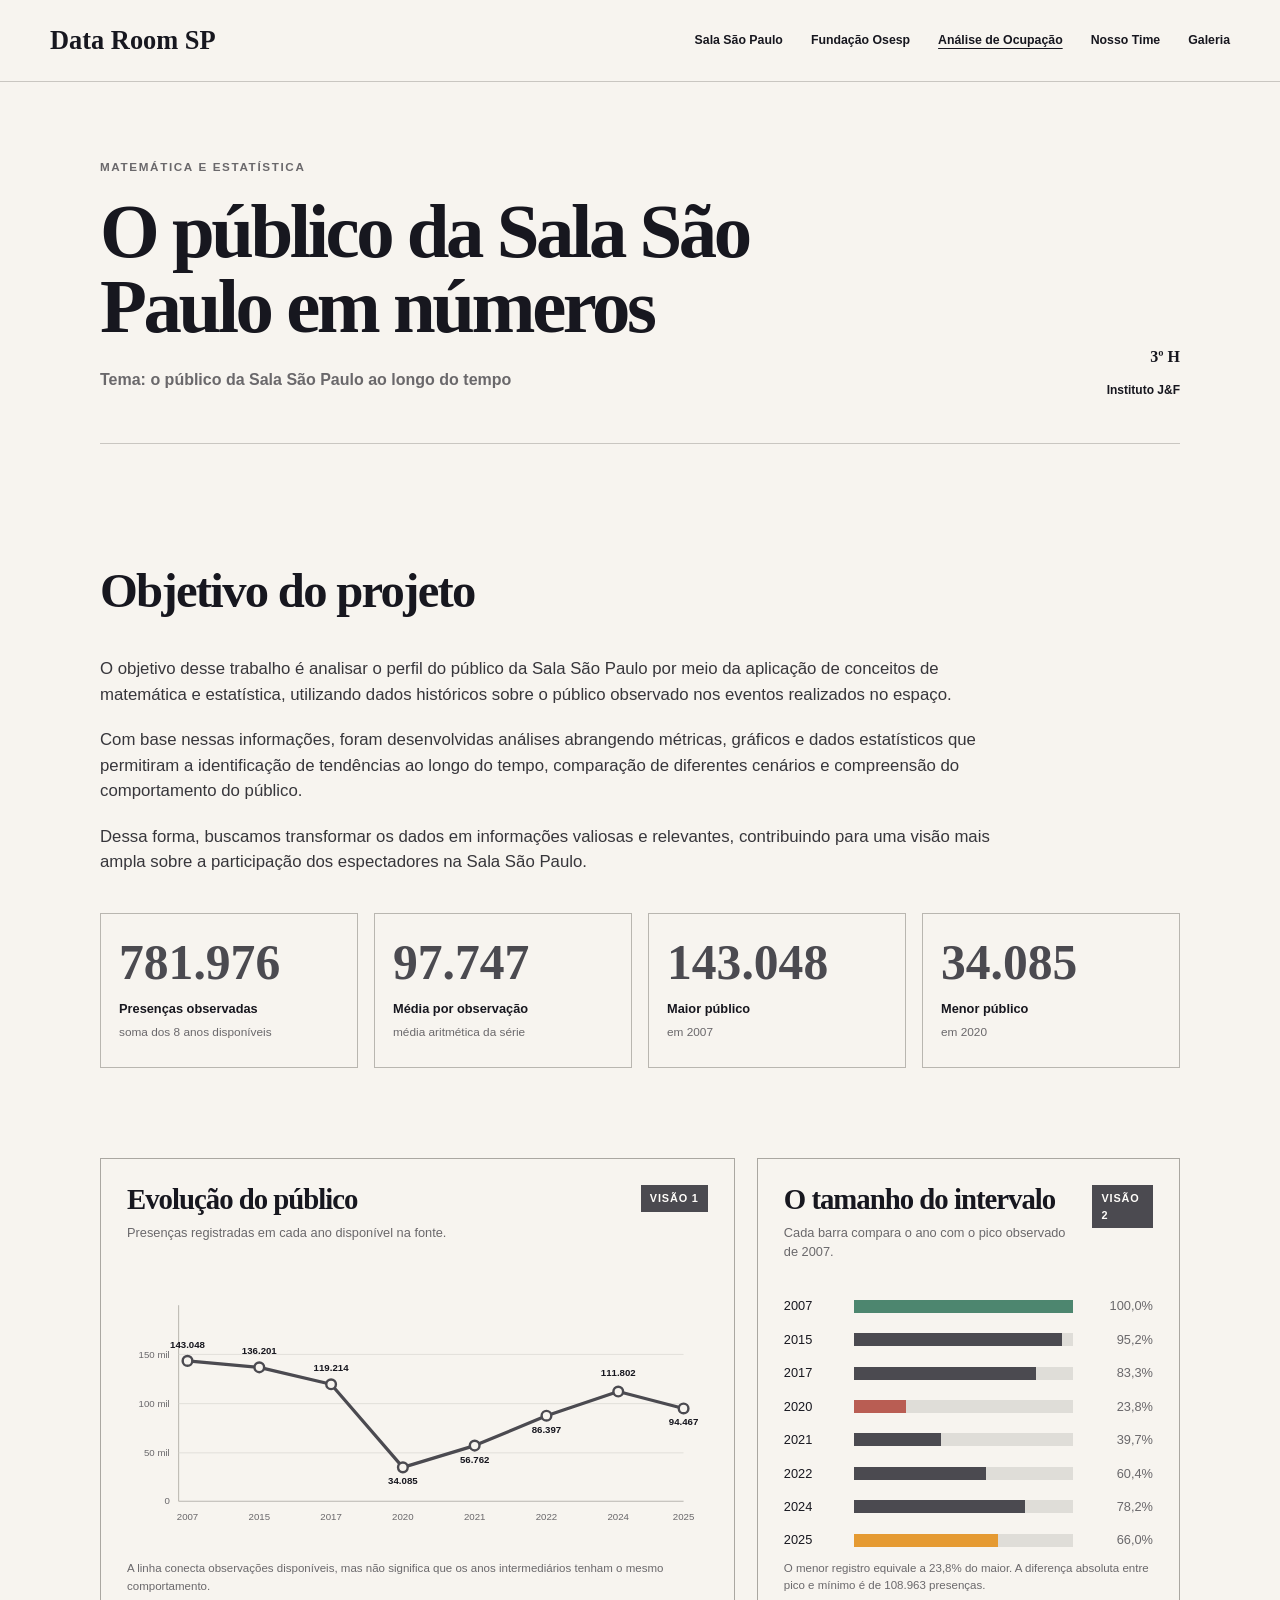
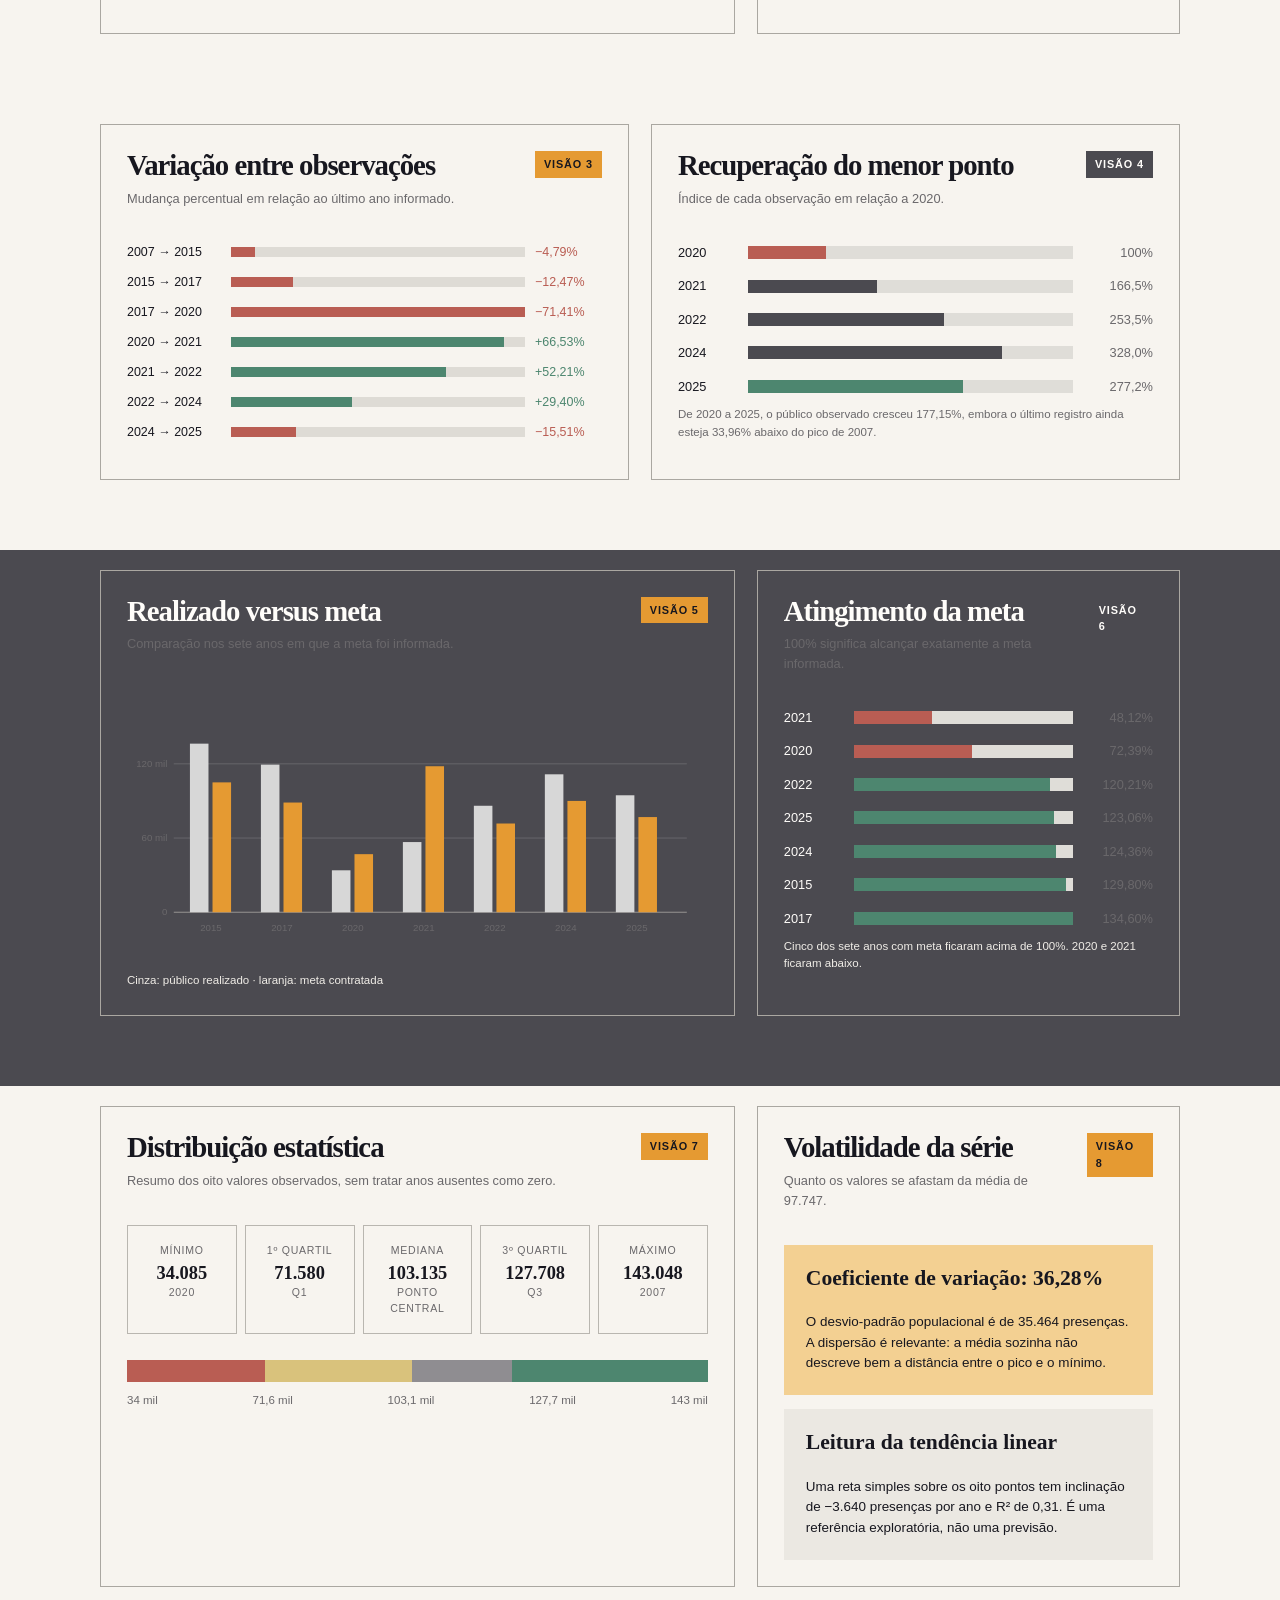
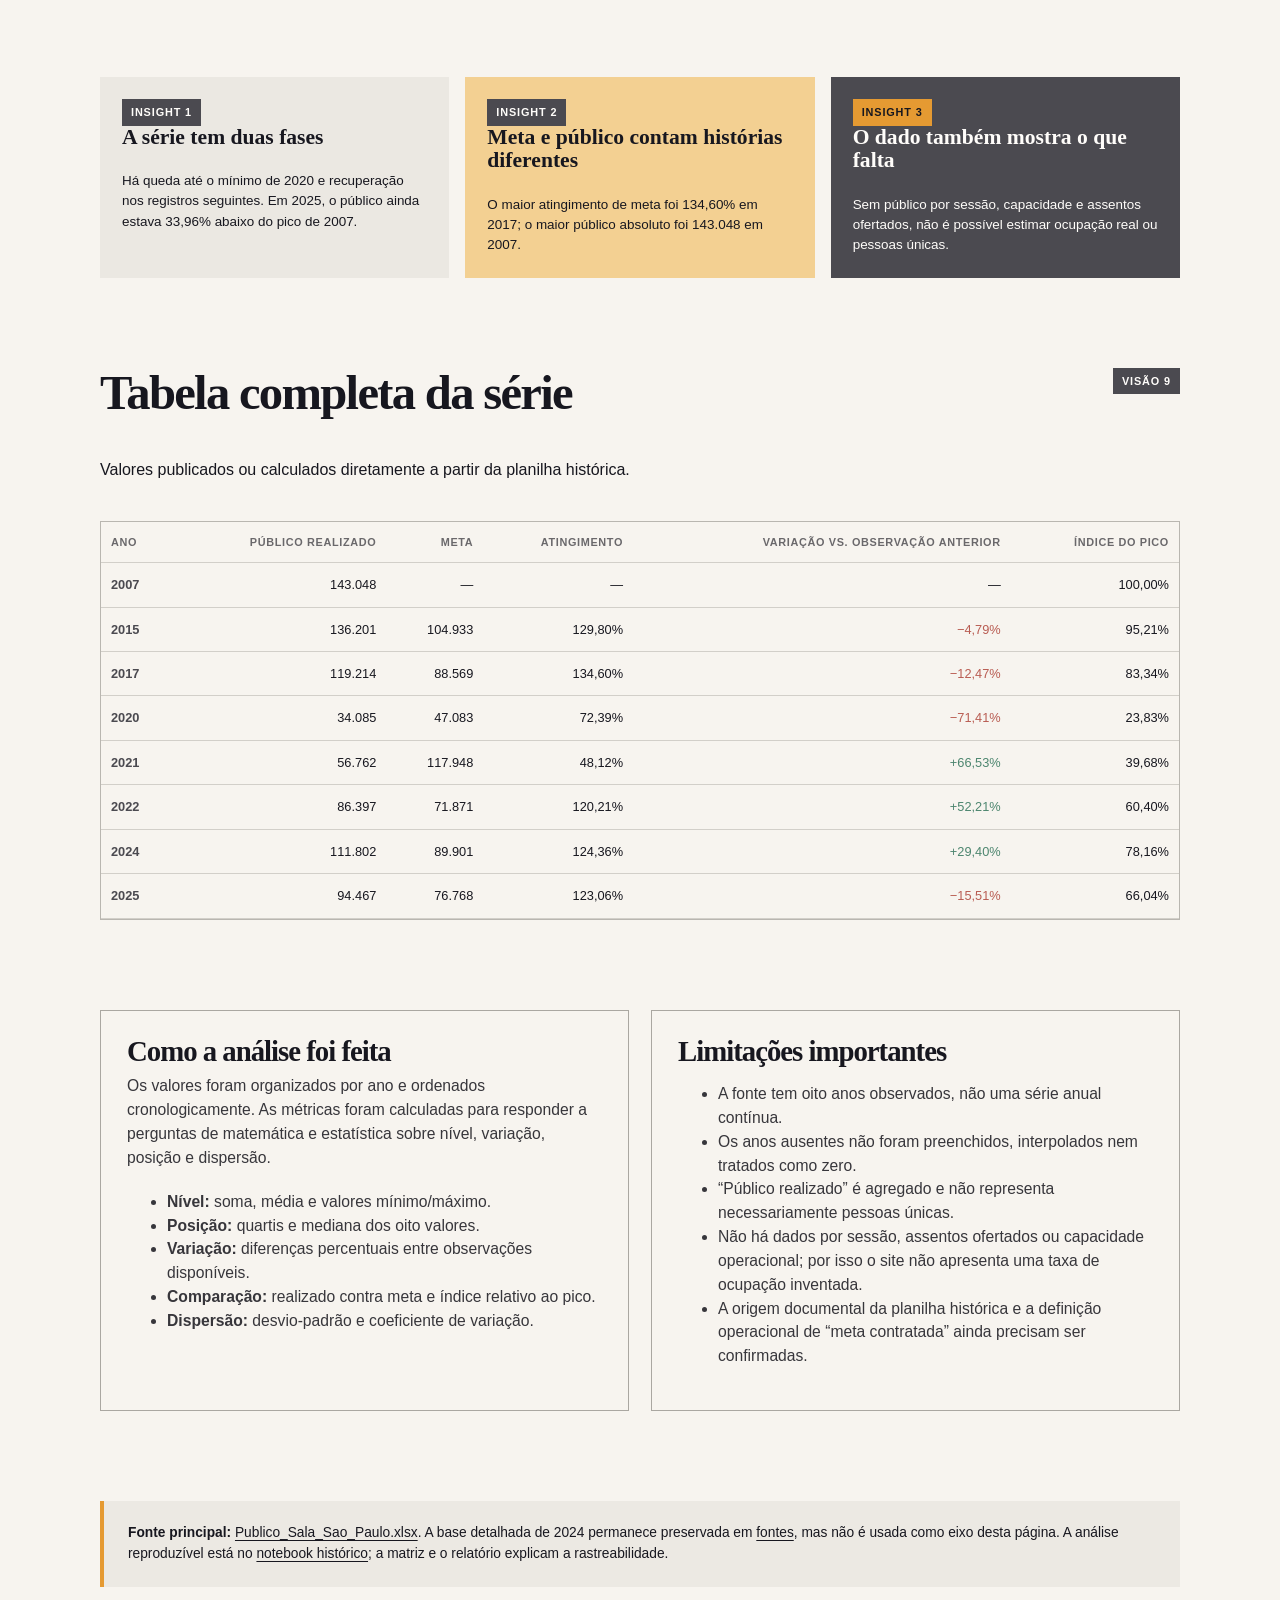
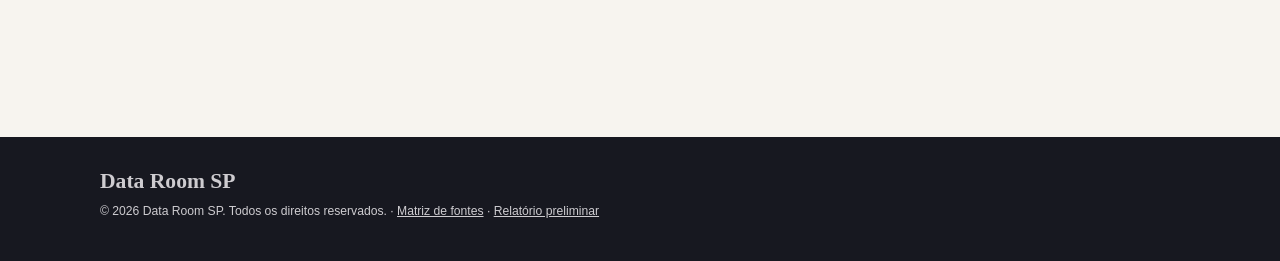
==== commit bcad0fe8: "arrumando links" ====
--- a/index.html
+++ b/index.html
@@ -28,7 +28,7 @@
     <section class="section container"><div class="panel-head"><div><h2>Tabela completa da série</h2><p class="sub">Valores publicados ou calculados diretamente a partir da planilha histórica.</p></div><span class="tag">Visão 9</span></div><div class="data-table"><table><thead><tr><th>Ano</th><th>Público realizado</th><th>Meta</th><th>Atingimento</th><th>Variação vs. observação anterior</th><th>Índice do pico</th></tr></thead><tbody><tr><td class="year-cell">2007</td><td>143.048</td><td>—</td><td>—</td><td>—</td><td>100,00%</td></tr><tr><td class="year-cell">2015</td><td>136.201</td><td>104.933</td><td>129,80%</td><td class="negative-text">−4,79%</td><td>95,21%</td></tr><tr><td class="year-cell">2017</td><td>119.214</td><td>88.569</td><td>134,60%</td><td class="negative-text">−12,47%</td><td>83,34%</td></tr><tr><td class="year-cell">2020</td><td>34.085</td><td>47.083</td><td>72,39%</td><td class="negative-text">−71,41%</td><td>23,83%</td></tr><tr><td class="year-cell">2021</td><td>56.762</td><td>117.948</td><td>48,12%</td><td class="positive-text">+66,53%</td><td>39,68%</td></tr><tr><td class="year-cell">2022</td><td>86.397</td><td>71.871</td><td>120,21%</td><td class="positive-text">+52,21%</td><td>60,40%</td></tr><tr><td class="year-cell">2024</td><td>111.802</td><td>89.901</td><td>124,36%</td><td class="positive-text">+29,40%</td><td>78,16%</td></tr><tr><td class="year-cell">2025</td><td>94.467</td><td>76.768</td><td>123,06%</td><td class="negative-text">−15,51%</td><td>66,04%</td></tr></tbody></table></div></section>
 
     <section class="section container"><div class="analysis-grid equal"><article class="chart-card"><h2>Como a análise foi feita</h2><div class="body-copy"><p>Os valores foram organizados por ano e ordenados cronologicamente. As métricas foram calculadas para responder a perguntas de matemática e estatística sobre nível, variação, posição e dispersão.</p><ul><li><strong>Nível:</strong> soma, média e valores mínimo/máximo.</li><li><strong>Posição:</strong> quartis e mediana dos oito valores.</li><li><strong>Variação:</strong> diferenças percentuais entre observações disponíveis.</li><li><strong>Comparação:</strong> realizado contra meta e índice relativo ao pico.</li><li><strong>Dispersão:</strong> desvio-padrão e coeficiente de variação.</li></ul></div></article><article class="chart-card"><h2>Limitações importantes</h2><div class="body-copy"><ul><li>A fonte tem oito anos observados, não uma série anual contínua.</li><li>Os anos ausentes não foram preenchidos, interpolados nem tratados como zero.</li><li>“Público realizado” é agregado e não representa necessariamente pessoas únicas.</li><li>Não há dados por sessão, assentos ofertados ou capacidade operacional; por isso o site não apresenta uma taxa de ocupação inventada.</li><li>A origem documental da planilha histórica e a definição operacional de “meta contratada” ainda precisam ser confirmadas.</li></ul></div></article></div></section>
-    <section class="section container"><div class="source-box"><strong>Fonte principal:</strong> <a href="https://github.com/MayumiCastiglioni/DataRoomSP/blob/main/fontes/Publico_Sala_Sao_Paulo.xlsx">Publico_Sala_Sao_Paulo.xlsx</a>. A análise reproduzível está no <a href="https://github.com/MayumiCastiglioni/DataRoomSP/blob/main/fontes/dashboard_sala_sao_paulo_v2.ipynb"">notebook histórico</a>; a matriz e o relatório explicam a rastreabilidade.</div></section>
+    <section class="section container"><div class="source-box"><strong>Fonte principal:</strong> <a href="https://github.com/MayumiCastiglioni/DataRoomSP/blob/main/fontes/Publico_Sala_Sao_Paulo.xlsx">Publico_Sala_Sao_Paulo.xlsx</a>. A base detalhada de 2024 permanece preservada em <a href="../fontes/dados_sala_sao_paulo_2024.xlsx">fontes</a>, mas não é usada como eixo desta página. A análise reproduzível está no <a href="https://github.com/MayumiCastiglioni/DataRoomSP/blob/main/fontes/dashboard_sala_sao_paulo_v2.ipynb">notebook histórico</a>; a matriz e o relatório explicam a rastreabilidade.</div></section>
   </main>
   <footer class="site-footer"><div class="container"><a class="brand" href="sala-sao-paulo.html">Data Room SP</a><p>© 2026 Data Room SP. Todos os direitos reservados. · <a href="../01_matriz_de_fontes_e_validacao.md">Matriz de fontes</a> · <a href="../02_relatorio_preliminar_abnt.md">Relatório preliminar</a></p></div></footer>
 </body>
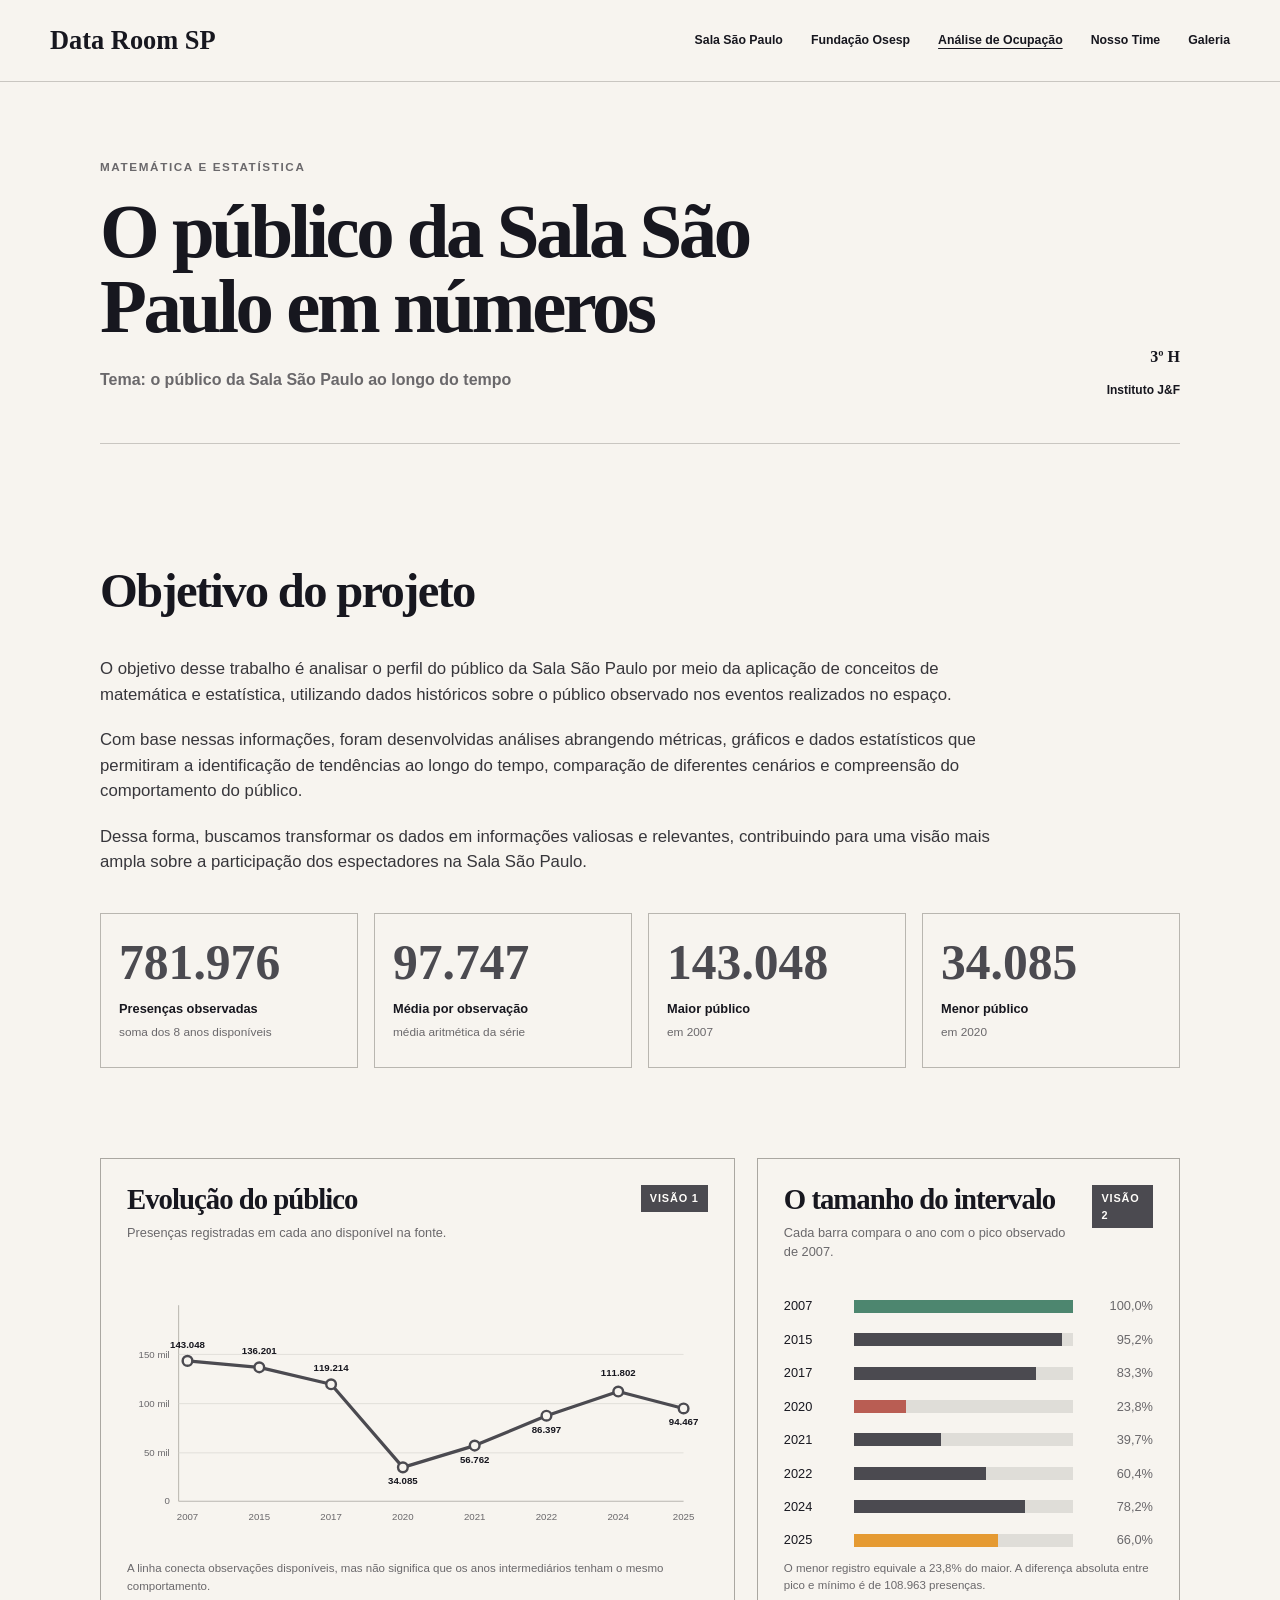
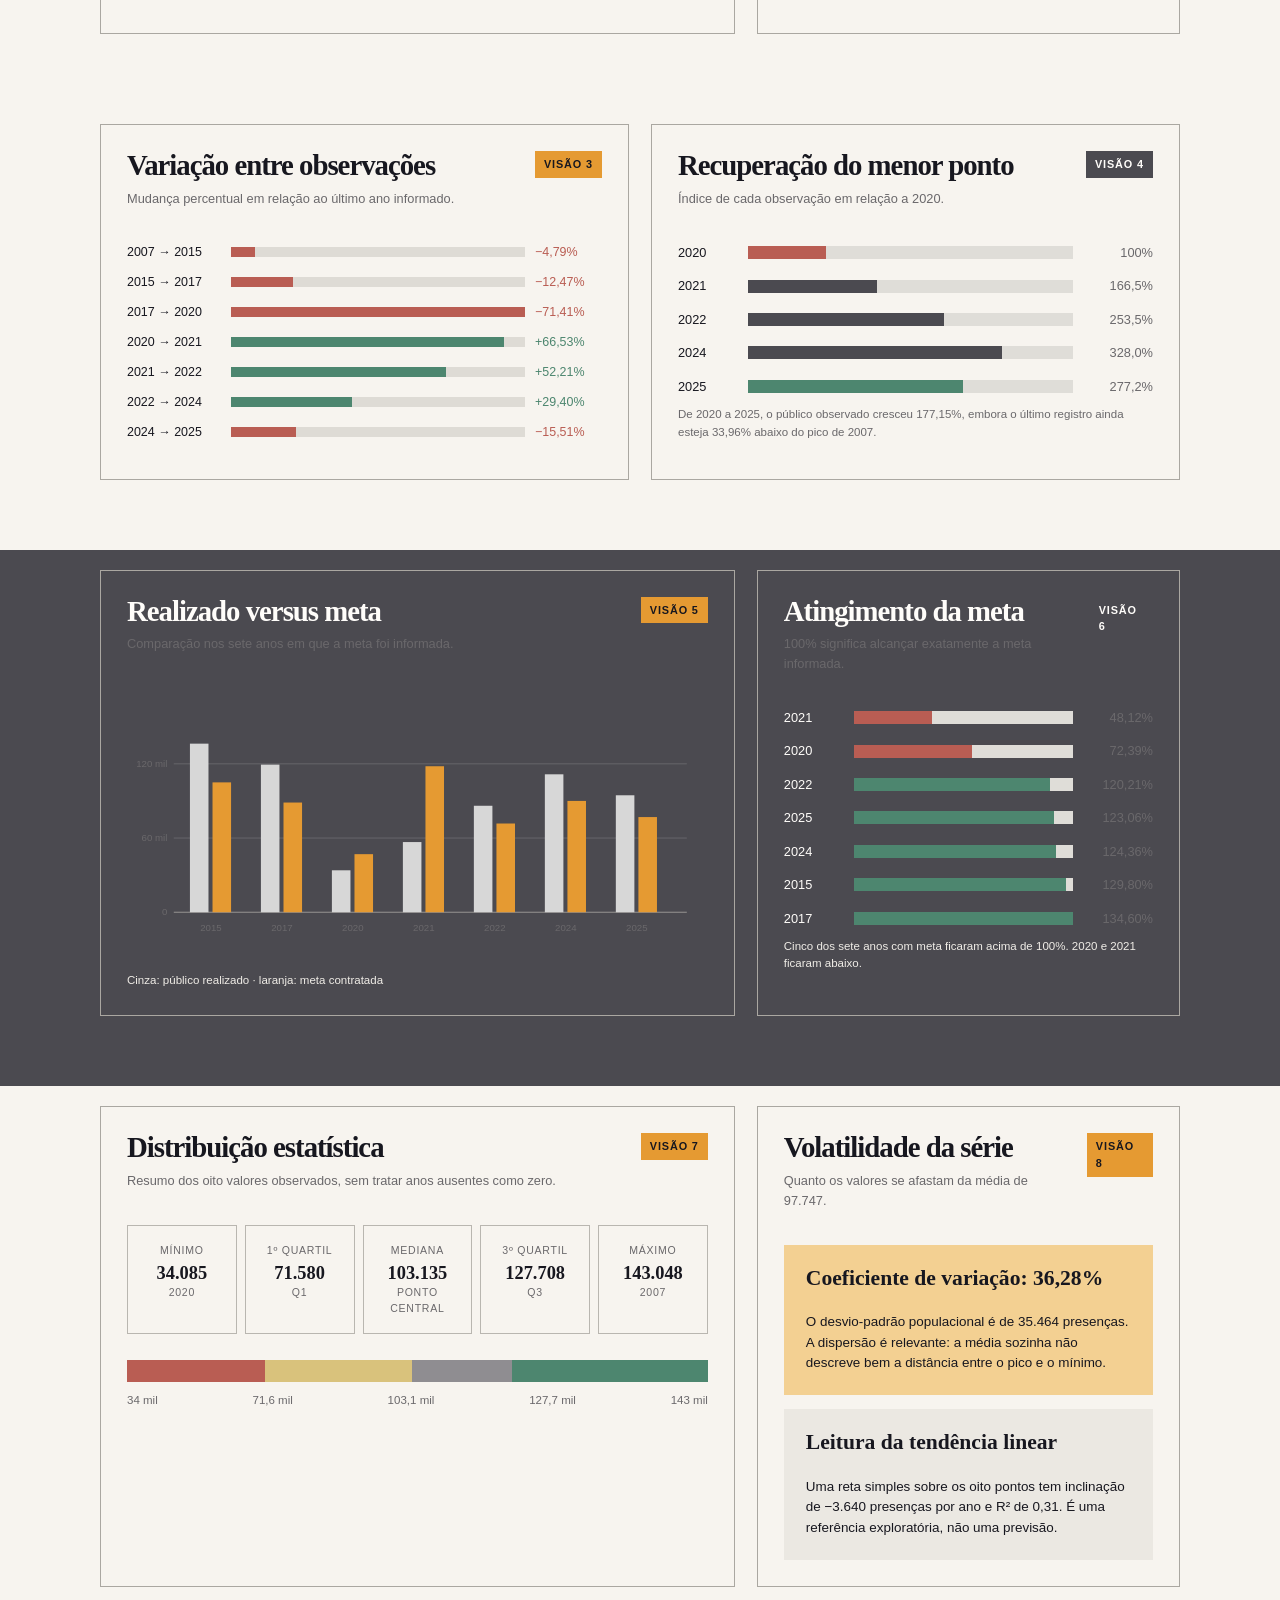
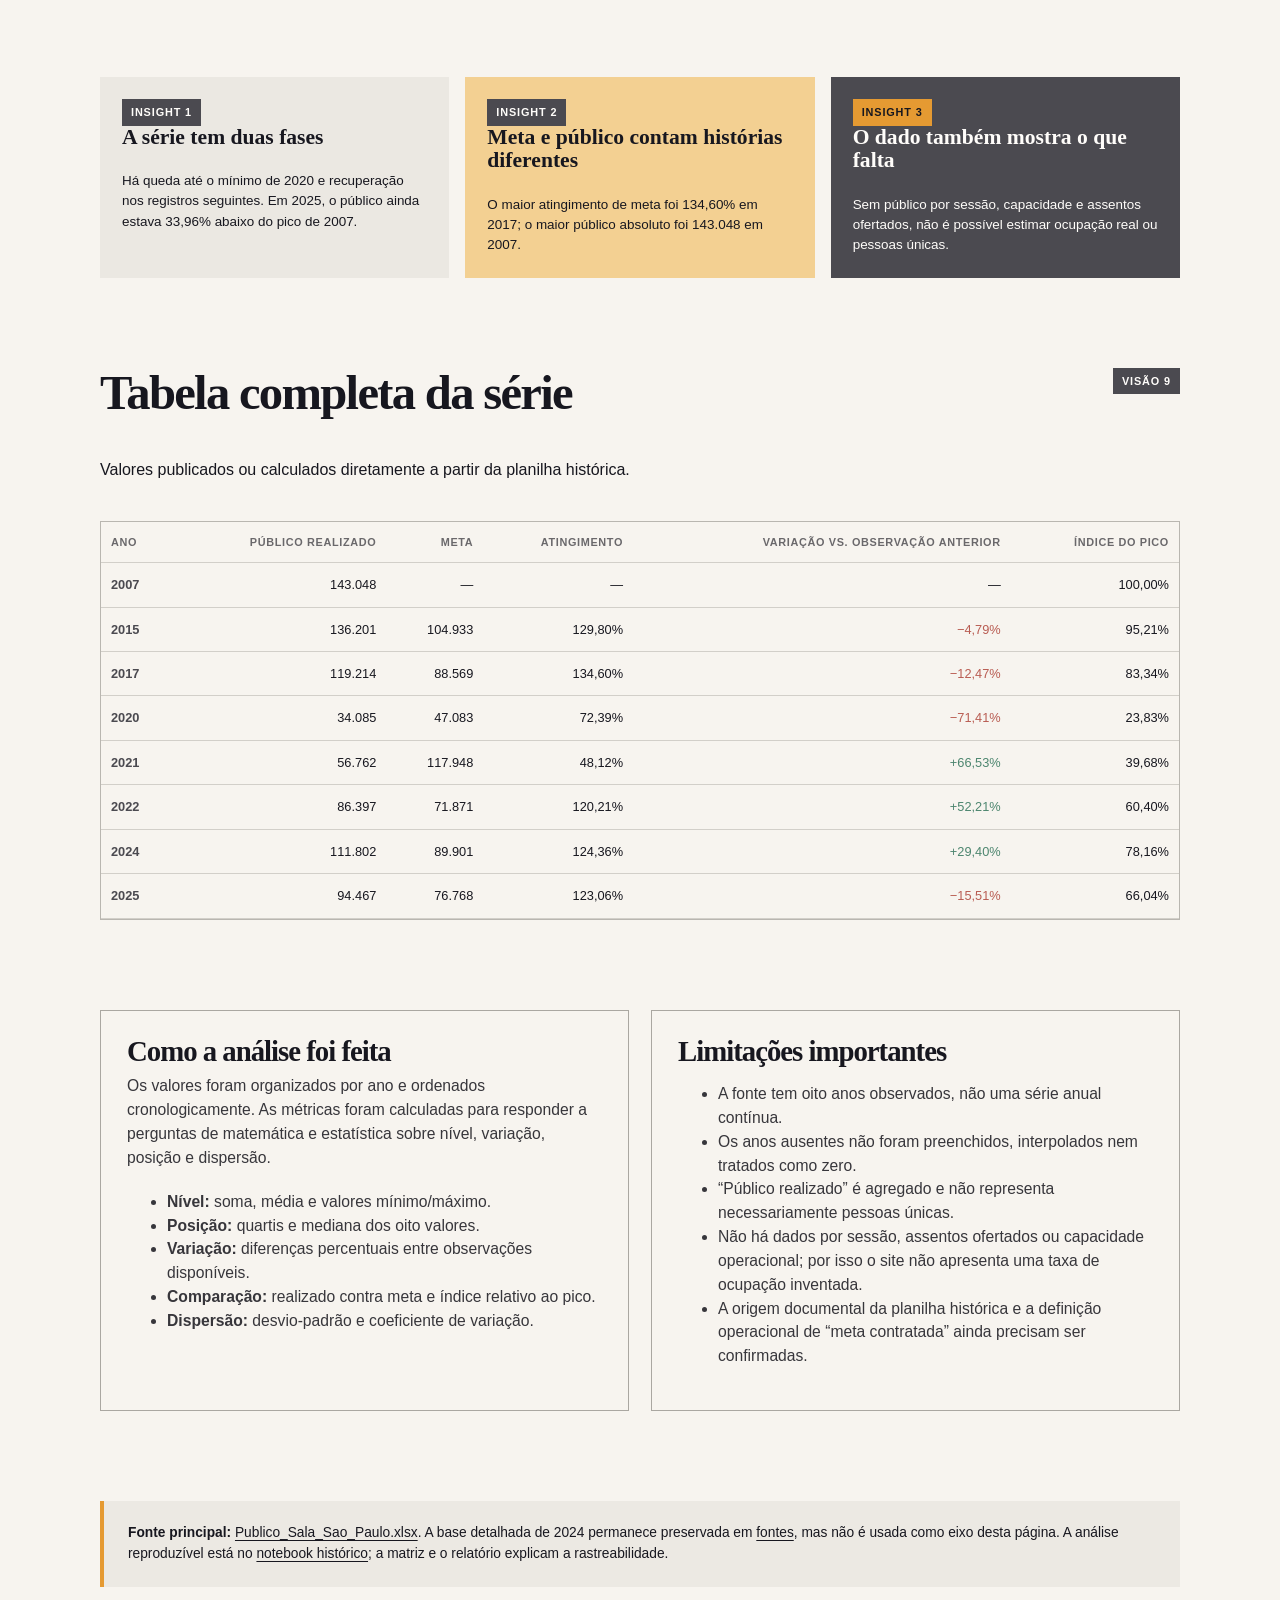
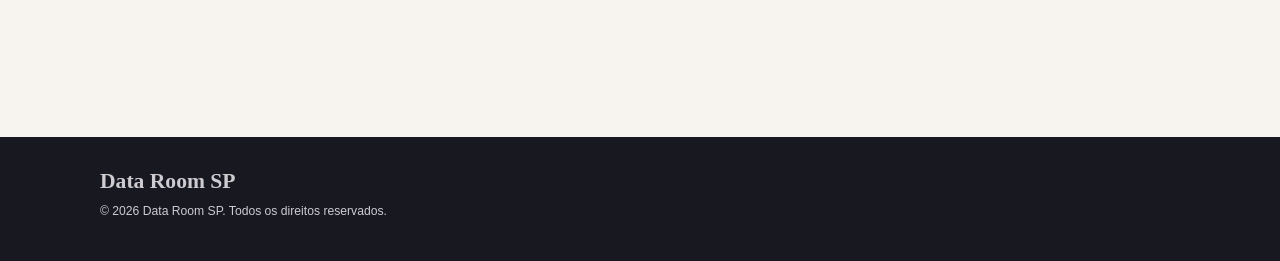
==== commit 890840a4: "arrumando footer" ====
--- a/index.html
+++ b/index.html
@@ -28,8 +28,8 @@
     <section class="section container"><div class="panel-head"><div><h2>Tabela completa da série</h2><p class="sub">Valores publicados ou calculados diretamente a partir da planilha histórica.</p></div><span class="tag">Visão 9</span></div><div class="data-table"><table><thead><tr><th>Ano</th><th>Público realizado</th><th>Meta</th><th>Atingimento</th><th>Variação vs. observação anterior</th><th>Índice do pico</th></tr></thead><tbody><tr><td class="year-cell">2007</td><td>143.048</td><td>—</td><td>—</td><td>—</td><td>100,00%</td></tr><tr><td class="year-cell">2015</td><td>136.201</td><td>104.933</td><td>129,80%</td><td class="negative-text">−4,79%</td><td>95,21%</td></tr><tr><td class="year-cell">2017</td><td>119.214</td><td>88.569</td><td>134,60%</td><td class="negative-text">−12,47%</td><td>83,34%</td></tr><tr><td class="year-cell">2020</td><td>34.085</td><td>47.083</td><td>72,39%</td><td class="negative-text">−71,41%</td><td>23,83%</td></tr><tr><td class="year-cell">2021</td><td>56.762</td><td>117.948</td><td>48,12%</td><td class="positive-text">+66,53%</td><td>39,68%</td></tr><tr><td class="year-cell">2022</td><td>86.397</td><td>71.871</td><td>120,21%</td><td class="positive-text">+52,21%</td><td>60,40%</td></tr><tr><td class="year-cell">2024</td><td>111.802</td><td>89.901</td><td>124,36%</td><td class="positive-text">+29,40%</td><td>78,16%</td></tr><tr><td class="year-cell">2025</td><td>94.467</td><td>76.768</td><td>123,06%</td><td class="negative-text">−15,51%</td><td>66,04%</td></tr></tbody></table></div></section>
 
     <section class="section container"><div class="analysis-grid equal"><article class="chart-card"><h2>Como a análise foi feita</h2><div class="body-copy"><p>Os valores foram organizados por ano e ordenados cronologicamente. As métricas foram calculadas para responder a perguntas de matemática e estatística sobre nível, variação, posição e dispersão.</p><ul><li><strong>Nível:</strong> soma, média e valores mínimo/máximo.</li><li><strong>Posição:</strong> quartis e mediana dos oito valores.</li><li><strong>Variação:</strong> diferenças percentuais entre observações disponíveis.</li><li><strong>Comparação:</strong> realizado contra meta e índice relativo ao pico.</li><li><strong>Dispersão:</strong> desvio-padrão e coeficiente de variação.</li></ul></div></article><article class="chart-card"><h2>Limitações importantes</h2><div class="body-copy"><ul><li>A fonte tem oito anos observados, não uma série anual contínua.</li><li>Os anos ausentes não foram preenchidos, interpolados nem tratados como zero.</li><li>“Público realizado” é agregado e não representa necessariamente pessoas únicas.</li><li>Não há dados por sessão, assentos ofertados ou capacidade operacional; por isso o site não apresenta uma taxa de ocupação inventada.</li><li>A origem documental da planilha histórica e a definição operacional de “meta contratada” ainda precisam ser confirmadas.</li></ul></div></article></div></section>
-    <section class="section container"><div class="source-box"><strong>Fonte principal:</strong> <a href="https://github.com/MayumiCastiglioni/DataRoomSP/blob/main/fontes/Publico_Sala_Sao_Paulo.xlsx">Publico_Sala_Sao_Paulo.xlsx</a>. A base detalhada de 2024 permanece preservada em <a href="../fontes/dados_sala_sao_paulo_2024.xlsx">fontes</a>, mas não é usada como eixo desta página. A análise reproduzível está no <a href="https://github.com/MayumiCastiglioni/DataRoomSP/blob/main/fontes/dashboard_sala_sao_paulo_v2.ipynb">notebook histórico</a>; a matriz e o relatório explicam a rastreabilidade.</div></section>
+    <section class="section container"><div class="source-box"><strong>Fonte principal:</strong> <a href="https://github.com/MayumiCastiglioni/DataRoomSP/blob/main/fontes/Publico_Sala_Sao_Paulo.xlsx">Publico_Sala_Sao_Paulo.xlsx</a>. A base detalhada de 2024 permanece preservada em <a href="https://github.com/MayumiCastiglioni/DataRoomSP/blob/main/fontes/Balanco_Diario_Oficial_2024_OSESP.pdf">fontes</a>, mas não é usada como eixo desta página. A análise reproduzível está no <a href="https://github.com/MayumiCastiglioni/DataRoomSP/blob/main/fontes/dashboard_sala_sao_paulo_v2.ipynb">notebook histórico</a>; a matriz e o relatório explicam a rastreabilidade.</div></section>
   </main>
-  <footer class="site-footer"><div class="container"><a class="brand" href="sala-sao-paulo.html">Data Room SP</a><p>© 2026 Data Room SP. Todos os direitos reservados. · <a href="../01_matriz_de_fontes_e_validacao.md">Matriz de fontes</a> · <a href="../02_relatorio_preliminar_abnt.md">Relatório preliminar</a></p></div></footer>
+  <footer class="site-footer"><div class="container"><a class="brand" href="sala-sao-paulo.html">Data Room SP</a><p>© 2026 Data Room SP. Todos os direitos reservados. </p></div></footer>
 </body>
 </html>
